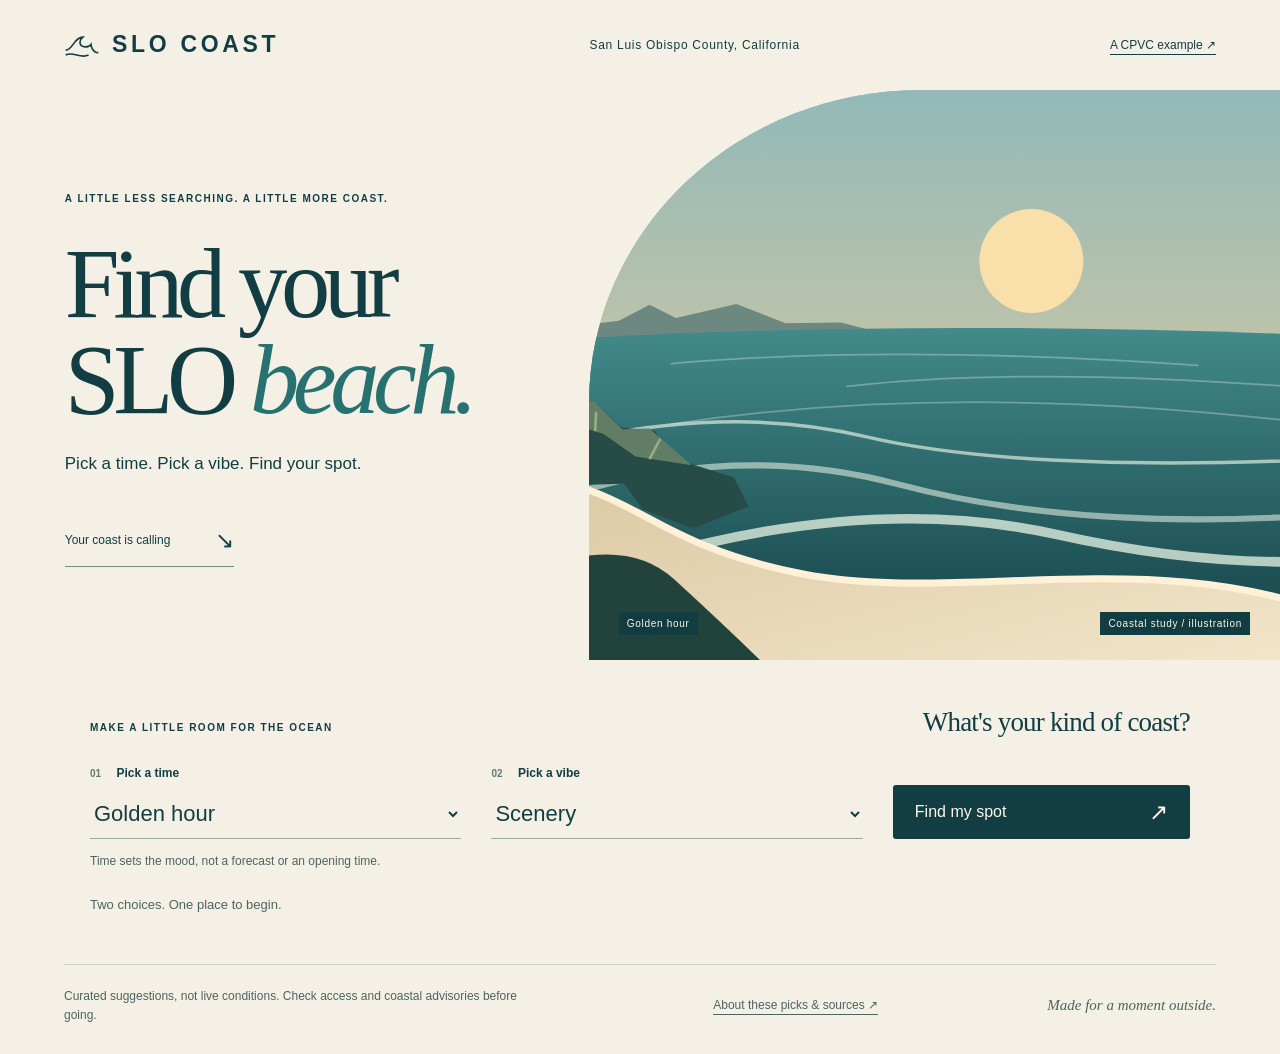
==== examples/coast/index.html @ 0e63791b "Build neutral Understudy starter and scoped SLO COAST demo" ====
<!doctype html>
<html lang="en">
<head><meta charset="utf-8"><meta name="viewport" content="width=device-width,initial-scale=1"><meta name="theme-color" content="#123e43"><meta name="description" content="Pick a time and a coastal vibe. Find one curated SLO County coastal spot, without live-condition claims."><title>SLO COAST · Find your SLO beach.</title><link rel="stylesheet" href="style.css"><script defer src="data.js"></script><script defer src="app.js"></script></head>
<body data-time="golden-hour">
<header class="masthead"><a class="brand" href="./" aria-label="SLO Coast home"><svg viewBox="0 0 44 30" aria-hidden="true"><path d="M2 21C11 21 12 5 23 5c-5 4-5 12 3 12 5 0 7-3 7-3s1 10 9 10M2 27c9-5 18 5 28 0"/></svg>SLO COAST</a><span>San Luis Obispo County, California</span><a class="example-link" href="../../">A CPVC example ↗</a></header>
<main>
<section class="hero" aria-labelledby="headline">
<div class="hero-copy"><p class="eyebrow">A little less searching. A little more coast.</p><h1 id="headline">Find your<br>SLO <em>beach.</em></h1><p class="intro">Pick a time. Pick a vibe. Find your spot.</p><a class="hero-anchor" href="#picker">Your coast is calling <span>↘</span></a></div>
<div class="scene" role="img" aria-label="Stylized coastal illustration, not a destination photograph or a forecast">
<div class="sky"></div><div class="sun"></div>
<svg class="ocean" viewBox="0 0 900 650" preserveAspectRatio="xMidYMid slice" aria-hidden="true"><defs><linearGradient id="sea" x2="0" y2="1"><stop stop-color="#438a8b"/><stop offset="1" stop-color="#123e43"/></linearGradient><linearGradient id="sand" x2="1" y2="1"><stop stop-color="#dcc8a3"/><stop offset="1" stop-color="#f4e8ce"/></linearGradient></defs><path fill="#6c8880" d="M0 275 90 263 125 245 155 260 224 244 280 266 343 265 390 277 900 280V650H0Z"/><path fill="url(#sea)" d="M0 286Q400 260 900 280V650H0Z"/><g class="wave-lines" fill="none" stroke="#dcebdd" stroke-linecap="round"><path opacity=".35" stroke-width="2" d="M150 312Q400 290 750 314M350 338Q580 312 950 346M150 381Q470 332 870 379"/><path opacity=".7" stroke-width="4" d="M-60 427Q180 350 370 395T960 418"/><path opacity=".6" stroke-width="7" d="M-60 497Q180 389 410 450T970 478"/><path opacity=".8" stroke-width="11" d="M120 535Q380 460 590 507T980 530"/></g><path fill="url(#sand)" d="M-20 444C107 447 116 516 300 552S732 510 940 615V680H-20Z"/><path fill="none" stroke="#fff1d8" stroke-width="8" d="M-20 444C107 447 116 516 300 552S732 510 940 615"/><path fill="#274b46" d="M-20 342 65 358 93 385 131 389 152 420 221 442 238 475 174 500 117 478 96 449 33 451-20 430Z"/><path fill="#627d66" d="m-20 335 83 21 31 31 31-1 48 42-64-10-37-26-55-17-34 3Z"/><g stroke="#9aad82" stroke-width="3"><path d="m26 379-5-30m9 33 13-25m20 32 1-22m61 54 12-23"/></g><path fill="#21433c" d="M-20 553Q94 504 153 558T258 657H-20Z"/></svg>
<div class="scene-caption"><span id="mood-label">Golden hour</span><span>Coastal study / illustration</span></div>
</div>
</section>
<section class="finder" id="picker" aria-labelledby="picker-heading"><div class="finder-heading"><span class="eyebrow">Make a little room for the ocean</span><h2 id="picker-heading">What's your kind of coast?</h2></div>
<form id="coast-form"><div class="field"><label for="time"><span>01</span> Pick a time</label><select id="time" name="time"><option value="sunrise">Sunrise</option><option value="morning">Morning</option><option value="midday">Midday</option><option value="golden-hour" selected>Golden hour</option><option value="sunset">Sunset</option></select></div><div class="field"><label for="vibe"><span>02</span> Pick a vibe</label><select id="vibe" name="vibe"><option value="surf">Surf</option><option value="relax">Relax</option><option value="coastal-walk">Coastal walk</option><option value="scenery" selected>Scenery</option></select></div><button type="submit">Find my spot <span aria-hidden="true">↗</span></button></form>
<p class="preference-note">Time sets the mood, not a forecast or an opening time.</p>
<p id="status" class="status" role="status">Two choices. One place to begin.</p>
<article id="result" class="result" hidden aria-labelledby="spot-name"><div class="pick-art" aria-hidden="true"><svg viewBox="0 0 260 180"><circle cx="187" cy="53" r="27" fill="#eaa467"/><path d="M0 106Q75 90 130 110T260 102V180H0Z" fill="#377775"/><path d="m0 117 28-4 21-35 29-8 23 38 32 12 127 34v26H0Z" fill="#1c4948"/><path d="M-5 147q70-31 131 0t140 0M-5 160q70-31 131 0t140 0" fill="none" stroke="#d8dec5" stroke-width="3"/></svg><span>One place. Your pace.</span></div><div class="pick-copy"><p id="selection-label" class="eyebrow"></p><h2 id="spot-name"></h2><p id="spot-reason"></p><p id="spot-fact" class="fact"></p><p id="spot-note" class="note"></p><div class="result-links"><a id="spot-source" href="#">Place & access information ↗</a><a href="https://www.weather.gov/beach/">Check coastal advisories ↗</a><button type="button" class="text-button" id="change-pick">Change my choices ↑</button></div></div></article>
<noscript><p>Turn on JavaScript to match your preferences. You can still read <a href="SOURCES.md">the curated places and official sources</a>.</p></noscript>
</section>
</main><footer><p>Curated suggestions, not live conditions. Check access and coastal advisories before going.</p><a href="SOURCES.md">About these picks & sources ↗</a><span>Made for a moment outside.</span></footer>
</body></html>
---- examples/coast/style.css ----
:root{--ink:#123e43;--paper:#f4f0e6;--muted:#4d6461;--orange:#ad4725;--sky-top:#92b9b8;--sky-bottom:#f3cf98;--sun-x:64%;--sun-y:30%}*{box-sizing:border-box}html{scroll-behavior:smooth}body{margin:0;background:var(--paper);color:var(--ink);font:16px/1.55 Arial,Helvetica,sans-serif}a{color:inherit;text-underline-offset:5px}button,select{font:inherit}button,a,select{-webkit-tap-highlight-color:transparent}a:focus-visible,button:focus-visible,select:focus-visible{outline:3px solid #a34220;outline-offset:5px}.masthead{height:90px;max-width:1600px;margin:auto;padding:0 5%;display:flex;align-items:center;justify-content:space-between;gap:24px}.brand{display:flex;align-items:center;gap:12px;text-decoration:none;font-size:23px;font-weight:800;letter-spacing:.16em;white-space:nowrap}.brand svg{width:36px;fill:none;stroke:currentColor;stroke-width:2}.masthead>span{font-size:12px;letter-spacing:.06em}.example-link{font-size:12px}.hero{max-width:1600px;margin:auto;min-height:570px;position:relative;overflow:hidden;display:grid;grid-template-columns:46% 54%}.hero-copy{padding:48px 0 40px 11%;z-index:2;align-self:center}.eyebrow{text-transform:uppercase;letter-spacing:.15em;font-size:10px;font-weight:700}.hero-copy .eyebrow{margin:0 0 30px}h1{font-family:Georgia,'Times New Roman',serif;font-size:clamp(70px,7.7vw,119px);font-weight:400;letter-spacing:-.065em;line-height:.97;margin:0 0 24px}h1 em{color:#277171;font-weight:400}.intro{font-size:17px;margin:0}.hero-anchor{display:inline-flex;align-items:center;gap:45px;margin-top:45px;font-size:12px;text-decoration:none;border-bottom:1px solid #758d83;padding-bottom:8px}.hero-anchor span{font-size:23px}.scene{position:relative;overflow:hidden;min-height:570px;border-top-left-radius:48% 55%;background:#93b7b2}.sky{position:absolute;inset:0;background:linear-gradient(var(--sky-top),var(--sky-bottom));transition:opacity .5s}.sun{position:absolute;width:104px;height:104px;left:var(--sun-x);top:var(--sun-y);border-radius:50%;background:#f9dfaa;transform:translate(-50%,-50%);transition:left .7s,top .7s;background-clip:padding-box}.ocean{position:absolute;inset:0;width:100%;height:100%}.scene-caption{position:absolute;bottom:25px;left:30px;right:30px;display:flex;justify-content:space-between;color:#fff7e6;font-size:10px;letter-spacing:.07em;text-shadow:0 1px 4px #123e43}.scene-caption span{background:#123e43;padding:4px 8px}.finder{max-width:1180px;margin:0 auto;padding:42px 40px 25px;scroll-margin-top:20px}.finder-heading{display:flex;justify-content:space-between;align-items:baseline;gap:20px}.finder-heading h2{font-family:Georgia,serif;font-size:27px;letter-spacing:-.03em;font-weight:400;margin:0 0 20px}form{display:grid;grid-template-columns:1fr 1fr .8fr;gap:30px;align-items:end}.field label{display:block;font-size:12px;font-weight:700;margin-bottom:8px}.field label span{color:#617a72;margin-right:12px;font-size:10px}select{width:100%;border:0;border-bottom:1px solid #9ca99c;background:transparent;color:var(--ink);border-radius:0;padding:9px 30px 10px 0;font-size:22px;min-height:49px;cursor:pointer}button[type=submit]{background:var(--ink);color:#fff7e9;border:0;border-radius:3px;padding:15px 22px;display:flex;align-items:center;justify-content:space-between;cursor:pointer;min-height:53px}button[type=submit]:hover{background:#225b5b}button[type=submit] span{font-size:23px;line-height:1}.preference-note{font-size:11px;color:var(--muted);margin:13px 0 0}.status{font-size:13px;margin:24px 0;color:var(--muted)}.result{border-top:1px solid #a2b0a0;padding:30px 0 15px;display:grid;grid-template-columns:230px 1fr;gap:36px}.result[hidden]{display:none}.pick-art{background:#e1dfca;align-self:start}.pick-art svg{display:block;width:100%}.pick-art span{display:block;text-transform:uppercase;font-size:9px;letter-spacing:.12em;padding:13px 17px}.pick-copy h2{font-family:Georgia,serif;font-weight:400;font-size:41px;letter-spacing:-.045em;line-height:1.05;margin:10px 0 16px}.pick-copy p{max-width:690px;margin:10px 0;font-size:14px}.pick-copy .eyebrow{font-size:10px;color:#855030}.pick-copy .fact{font-size:12px;color:var(--muted)}.pick-copy .note{font-size:12px;border-left:2px solid #b76d42;padding-left:13px}.result-links{display:flex;gap:18px;flex-wrap:wrap;margin-top:20px;font-size:11px}.text-button{border:0;padding:0;background:none;text-decoration:underline;text-underline-offset:5px;color:var(--ink);font-size:11px;cursor:pointer;min-height:24px}footer{border-top:1px solid #cad0be;margin:0 5%;padding:22px 0 30px;display:flex;justify-content:space-between;align-items:center;gap:20px;font-size:10px;color:var(--muted)}footer p{max-width:480px;margin:0}footer span{font-family:Georgia,serif;font-style:italic;font-size:15px}body[data-time=sunrise]{--sky-top:#889fad;--sky-bottom:#ebc5b1;--sun-x:35%;--sun-y:44%}body[data-time=morning]{--sky-top:#95c6ce;--sky-bottom:#e1e2c5;--sun-x:43%;--sun-y:26%}body[data-time=midday]{--sky-top:#65b0c4;--sky-bottom:#c9e0cc;--sun-x:54%;--sun-y:15%}body[data-time=sunset]{--sky-top:#748b9d;--sky-bottom:#edab81;--sun-x:77%;--sun-y:44%}.wave-response .wave-lines{animation:wave .8s ease-out}@keyframes wave{0%{transform:translate(-12px,7px);opacity:.5}100%{transform:translate(0,0);opacity:1}}@media(min-width:1600px){.hero-copy{padding-left:80px}}@media(max-width:850px){.masthead{height:76px}.masthead>span{display:none}.hero{grid-template-columns:48% 52%;min-height:470px}.hero-copy{padding:35px 0 35px 10%}.hero-copy .eyebrow{max-width:200px}h1{font-size:76px}.scene{min-height:470px;border-top-left-radius:55% 35%}.intro{font-size:14px}.finder{padding:32px 5%}.finder-heading{display:block}.finder-heading h2{margin:8px 0 22px}form{gap:20px}.result{grid-template-columns:170px 1fr;gap:25px}footer span{display:none}}@media(max-width:560px){.masthead{height:70px}.brand{font-size:18px;gap:8px}.brand svg{width:29px}.example-link{font-size:10px}.hero{display:flex;flex-direction:column;min-height:0}.hero-copy{padding:24px 7% 27px}.hero-copy .eyebrow{max-width:none;margin-bottom:18px;font-size:9px}h1{font-size:73px;line-height:.94;margin-bottom:20px}.intro{font-size:14px}.hero-anchor{margin-top:22px;gap:24px}.scene{min-height:280px;border-top-left-radius:35% 28%;margin-left:7%}.sun{width:78px;height:78px}.scene-caption{bottom:14px;left:18px;right:18px;font-size:8px}.finder{padding:28px 7% 15px}.finder-heading .eyebrow{font-size:9px}.finder-heading h2{font-size:26px}form{grid-template-columns:1fr 1fr;gap:18px}select{font-size:19px}button[type=submit]{grid-column:1/-1}.result{grid-template-columns:1fr;gap:15px}.pick-art{display:block;width:130px}.pick-art span{display:none}.pick-copy h2{font-size:36px}footer{display:block;margin:0 7%;font-size:10px}footer a{display:inline-block;margin-top:14px}.result-links{gap:16px}}@media(prefers-reduced-motion:reduce){html{scroll-behavior:auto}*,*::before,*::after{animation:none!important;transition:none!important}}

/* Keep the time response on a composited transform, with a fixed-size sun. */
.sun{width:100%;height:100%;left:0;top:0;border-radius:0;background:none;transform:translate(var(--sun-x),var(--sun-y));transition:transform .7s}
.sun::before{content:"";display:block;width:104px;height:104px;border-radius:50%;background:#f9dfaa;transform:translate(-50%,-50%)}
footer,.preference-note{font-size:12px}
@media(max-width:560px){.sun::before{width:78px;height:78px}}
@media(prefers-reduced-motion:reduce){.sun{transition:none}}
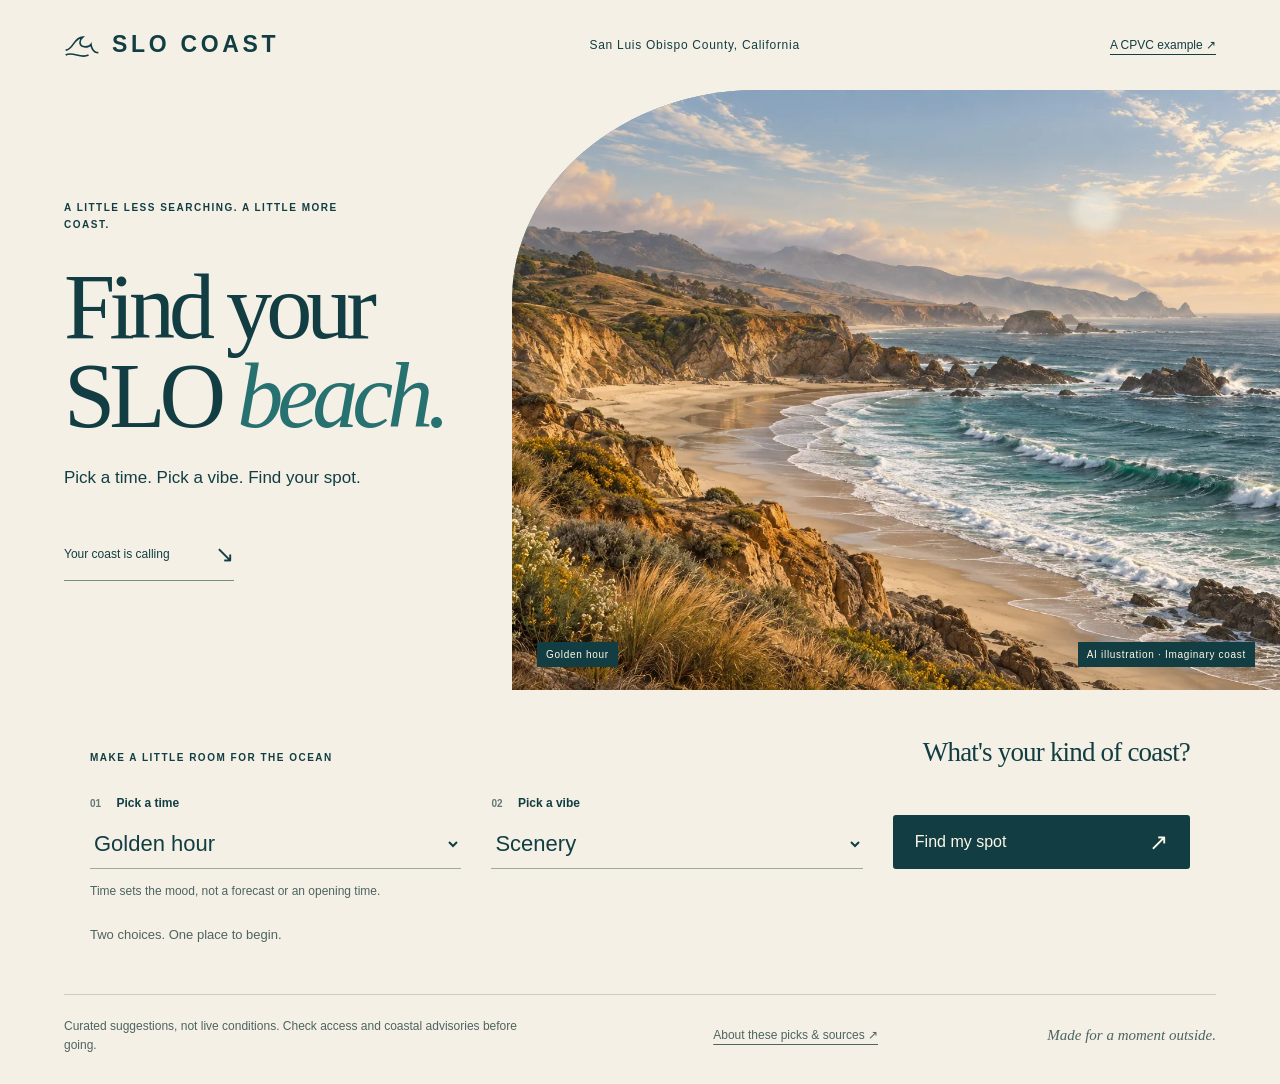
==== commit 3178be8e: "Integrate detailed coastal hero and polish responsive composition" ====
--- a/examples/coast/index.html
+++ b/examples/coast/index.html
@@ -6,10 +6,10 @@
 <main>
 <section class="hero" aria-labelledby="headline">
 <div class="hero-copy"><p class="eyebrow">A little less searching. A little more coast.</p><h1 id="headline">Find your<br>SLO <em>beach.</em></h1><p class="intro">Pick a time. Pick a vibe. Find your spot.</p><a class="hero-anchor" href="#picker">Your coast is calling <span>↘</span></a></div>
-<div class="scene" role="img" aria-label="Stylized coastal illustration, not a destination photograph or a forecast">
+<div class="scene" role="img" aria-label="AI-generated imaginary coastline, not a photograph of a named destination or a forecast">
 <div class="sky"></div><div class="sun"></div>
 <svg class="ocean" viewBox="0 0 900 650" preserveAspectRatio="xMidYMid slice" aria-hidden="true"><defs><linearGradient id="sea" x2="0" y2="1"><stop stop-color="#438a8b"/><stop offset="1" stop-color="#123e43"/></linearGradient><linearGradient id="sand" x2="1" y2="1"><stop stop-color="#dcc8a3"/><stop offset="1" stop-color="#f4e8ce"/></linearGradient></defs><path fill="#6c8880" d="M0 275 90 263 125 245 155 260 224 244 280 266 343 265 390 277 900 280V650H0Z"/><path fill="url(#sea)" d="M0 286Q400 260 900 280V650H0Z"/><g class="wave-lines" fill="none" stroke="#dcebdd" stroke-linecap="round"><path opacity=".35" stroke-width="2" d="M150 312Q400 290 750 314M350 338Q580 312 950 346M150 381Q470 332 870 379"/><path opacity=".7" stroke-width="4" d="M-60 427Q180 350 370 395T960 418"/><path opacity=".6" stroke-width="7" d="M-60 497Q180 389 410 450T970 478"/><path opacity=".8" stroke-width="11" d="M120 535Q380 460 590 507T980 530"/></g><path fill="url(#sand)" d="M-20 444C107 447 116 516 300 552S732 510 940 615V680H-20Z"/><path fill="none" stroke="#fff1d8" stroke-width="8" d="M-20 444C107 447 116 516 300 552S732 510 940 615"/><path fill="#274b46" d="M-20 342 65 358 93 385 131 389 152 420 221 442 238 475 174 500 117 478 96 449 33 451-20 430Z"/><path fill="#627d66" d="m-20 335 83 21 31 31 31-1 48 42-64-10-37-26-55-17-34 3Z"/><g stroke="#9aad82" stroke-width="3"><path d="m26 379-5-30m9 33 13-25m20 32 1-22m61 54 12-23"/></g><path fill="#21433c" d="M-20 553Q94 504 153 558T258 657H-20Z"/></svg>
-<div class="scene-caption"><span id="mood-label">Golden hour</span><span>Coastal study / illustration</span></div>
+<img class="coast-image" src="assets/coast-illustration.webp" alt="" width="1536" height="1024" fetchpriority="high" decoding="async" onerror="this.hidden=true"><div class="light-wash" aria-hidden="true"></div><div class="scene-caption"><span id="mood-label">Golden hour</span><span>AI illustration · Imaginary coast</span></div>
 </div>
 </section>
 <section class="finder" id="picker" aria-labelledby="picker-heading"><div class="finder-heading"><span class="eyebrow">Make a little room for the ocean</span><h2 id="picker-heading">What's your kind of coast?</h2></div>
--- a/examples/coast/style.css
+++ b/examples/coast/style.css
@@ -1,4 +1,4 @@
-:root{--ink:#123e43;--paper:#f4f0e6;--muted:#4d6461;--orange:#ad4725;--sky-top:#92b9b8;--sky-bottom:#f3cf98;--sun-x:64%;--sun-y:30%}*{box-sizing:border-box}html{scroll-behavior:smooth}body{margin:0;background:var(--paper);color:var(--ink);font:16px/1.55 Arial,Helvetica,sans-serif}a{color:inherit;text-underline-offset:5px}button,select{font:inherit}button,a,select{-webkit-tap-highlight-color:transparent}a:focus-visible,button:focus-visible,select:focus-visible{outline:3px solid #a34220;outline-offset:5px}.masthead{height:90px;max-width:1600px;margin:auto;padding:0 5%;display:flex;align-items:center;justify-content:space-between;gap:24px}.brand{display:flex;align-items:center;gap:12px;text-decoration:none;font-size:23px;font-weight:800;letter-spacing:.16em;white-space:nowrap}.brand svg{width:36px;fill:none;stroke:currentColor;stroke-width:2}.masthead>span{font-size:12px;letter-spacing:.06em}.example-link{font-size:12px}.hero{max-width:1600px;margin:auto;min-height:570px;position:relative;overflow:hidden;display:grid;grid-template-columns:46% 54%}.hero-copy{padding:48px 0 40px 11%;z-index:2;align-self:center}.eyebrow{text-transform:uppercase;letter-spacing:.15em;font-size:10px;font-weight:700}.hero-copy .eyebrow{margin:0 0 30px}h1{font-family:Georgia,'Times New Roman',serif;font-size:clamp(70px,7.7vw,119px);font-weight:400;letter-spacing:-.065em;line-height:.97;margin:0 0 24px}h1 em{color:#277171;font-weight:400}.intro{font-size:17px;margin:0}.hero-anchor{display:inline-flex;align-items:center;gap:45px;margin-top:45px;font-size:12px;text-decoration:none;border-bottom:1px solid #758d83;padding-bottom:8px}.hero-anchor span{font-size:23px}.scene{position:relative;overflow:hidden;min-height:570px;border-top-left-radius:48% 55%;background:#93b7b2}.sky{position:absolute;inset:0;background:linear-gradient(var(--sky-top),var(--sky-bottom));transition:opacity .5s}.sun{position:absolute;width:104px;height:104px;left:var(--sun-x);top:var(--sun-y);border-radius:50%;background:#f9dfaa;transform:translate(-50%,-50%);transition:left .7s,top .7s;background-clip:padding-box}.ocean{position:absolute;inset:0;width:100%;height:100%}.scene-caption{position:absolute;bottom:25px;left:30px;right:30px;display:flex;justify-content:space-between;color:#fff7e6;font-size:10px;letter-spacing:.07em;text-shadow:0 1px 4px #123e43}.scene-caption span{background:#123e43;padding:4px 8px}.finder{max-width:1180px;margin:0 auto;padding:42px 40px 25px;scroll-margin-top:20px}.finder-heading{display:flex;justify-content:space-between;align-items:baseline;gap:20px}.finder-heading h2{font-family:Georgia,serif;font-size:27px;letter-spacing:-.03em;font-weight:400;margin:0 0 20px}form{display:grid;grid-template-columns:1fr 1fr .8fr;gap:30px;align-items:end}.field label{display:block;font-size:12px;font-weight:700;margin-bottom:8px}.field label span{color:#617a72;margin-right:12px;font-size:10px}select{width:100%;border:0;border-bottom:1px solid #9ca99c;background:transparent;color:var(--ink);border-radius:0;padding:9px 30px 10px 0;font-size:22px;min-height:49px;cursor:pointer}button[type=submit]{background:var(--ink);color:#fff7e9;border:0;border-radius:3px;padding:15px 22px;display:flex;align-items:center;justify-content:space-between;cursor:pointer;min-height:53px}button[type=submit]:hover{background:#225b5b}button[type=submit] span{font-size:23px;line-height:1}.preference-note{font-size:11px;color:var(--muted);margin:13px 0 0}.status{font-size:13px;margin:24px 0;color:var(--muted)}.result{border-top:1px solid #a2b0a0;padding:30px 0 15px;display:grid;grid-template-columns:230px 1fr;gap:36px}.result[hidden]{display:none}.pick-art{background:#e1dfca;align-self:start}.pick-art svg{display:block;width:100%}.pick-art span{display:block;text-transform:uppercase;font-size:9px;letter-spacing:.12em;padding:13px 17px}.pick-copy h2{font-family:Georgia,serif;font-weight:400;font-size:41px;letter-spacing:-.045em;line-height:1.05;margin:10px 0 16px}.pick-copy p{max-width:690px;margin:10px 0;font-size:14px}.pick-copy .eyebrow{font-size:10px;color:#855030}.pick-copy .fact{font-size:12px;color:var(--muted)}.pick-copy .note{font-size:12px;border-left:2px solid #b76d42;padding-left:13px}.result-links{display:flex;gap:18px;flex-wrap:wrap;margin-top:20px;font-size:11px}.text-button{border:0;padding:0;background:none;text-decoration:underline;text-underline-offset:5px;color:var(--ink);font-size:11px;cursor:pointer;min-height:24px}footer{border-top:1px solid #cad0be;margin:0 5%;padding:22px 0 30px;display:flex;justify-content:space-between;align-items:center;gap:20px;font-size:10px;color:var(--muted)}footer p{max-width:480px;margin:0}footer span{font-family:Georgia,serif;font-style:italic;font-size:15px}body[data-time=sunrise]{--sky-top:#889fad;--sky-bottom:#ebc5b1;--sun-x:35%;--sun-y:44%}body[data-time=morning]{--sky-top:#95c6ce;--sky-bottom:#e1e2c5;--sun-x:43%;--sun-y:26%}body[data-time=midday]{--sky-top:#65b0c4;--sky-bottom:#c9e0cc;--sun-x:54%;--sun-y:15%}body[data-time=sunset]{--sky-top:#748b9d;--sky-bottom:#edab81;--sun-x:77%;--sun-y:44%}.wave-response .wave-lines{animation:wave .8s ease-out}@keyframes wave{0%{transform:translate(-12px,7px);opacity:.5}100%{transform:translate(0,0);opacity:1}}@media(min-width:1600px){.hero-copy{padding-left:80px}}@media(max-width:850px){.masthead{height:76px}.masthead>span{display:none}.hero{grid-template-columns:48% 52%;min-height:470px}.hero-copy{padding:35px 0 35px 10%}.hero-copy .eyebrow{max-width:200px}h1{font-size:76px}.scene{min-height:470px;border-top-left-radius:55% 35%}.intro{font-size:14px}.finder{padding:32px 5%}.finder-heading{display:block}.finder-heading h2{margin:8px 0 22px}form{gap:20px}.result{grid-template-columns:170px 1fr;gap:25px}footer span{display:none}}@media(max-width:560px){.masthead{height:70px}.brand{font-size:18px;gap:8px}.brand svg{width:29px}.example-link{font-size:10px}.hero{display:flex;flex-direction:column;min-height:0}.hero-copy{padding:24px 7% 27px}.hero-copy .eyebrow{max-width:none;margin-bottom:18px;font-size:9px}h1{font-size:73px;line-height:.94;margin-bottom:20px}.intro{font-size:14px}.hero-anchor{margin-top:22px;gap:24px}.scene{min-height:280px;border-top-left-radius:35% 28%;margin-left:7%}.sun{width:78px;height:78px}.scene-caption{bottom:14px;left:18px;right:18px;font-size:8px}.finder{padding:28px 7% 15px}.finder-heading .eyebrow{font-size:9px}.finder-heading h2{font-size:26px}form{grid-template-columns:1fr 1fr;gap:18px}select{font-size:19px}button[type=submit]{grid-column:1/-1}.result{grid-template-columns:1fr;gap:15px}.pick-art{display:block;width:130px}.pick-art span{display:none}.pick-copy h2{font-size:36px}footer{display:block;margin:0 7%;font-size:10px}footer a{display:inline-block;margin-top:14px}.result-links{gap:16px}}@media(prefers-reduced-motion:reduce){html{scroll-behavior:auto}*,*::before,*::after{animation:none!important;transition:none!important}}
+:root{--ink:#123e43;--paper:#f4f0e6;--muted:#4d6461;--orange:#ad4725;--sky-top:#92b9b8;--sky-bottom:#f3cf98;--mood-overlay:#e5bd82;--sun-x:64%;--sun-y:30%}*{box-sizing:border-box}html{scroll-behavior:smooth}body{margin:0;background:var(--paper);color:var(--ink);font:16px/1.55 Arial,Helvetica,sans-serif}a{color:inherit;text-underline-offset:5px}button,select{font:inherit}button,a,select{-webkit-tap-highlight-color:transparent}a:focus-visible,button:focus-visible,select:focus-visible{outline:3px solid #a34220;outline-offset:5px}.masthead{height:90px;max-width:1600px;margin:auto;padding:0 5%;display:flex;align-items:center;justify-content:space-between;gap:24px}.brand{display:flex;align-items:center;gap:12px;text-decoration:none;font-size:23px;font-weight:800;letter-spacing:.16em;white-space:nowrap}.brand svg{width:36px;fill:none;stroke:currentColor;stroke-width:2}.masthead>span{font-size:12px;letter-spacing:.06em}.example-link{font-size:12px}.hero{max-width:1600px;margin:auto;min-height:570px;position:relative;overflow:hidden;display:grid;grid-template-columns:46% 54%}.hero-copy{padding:48px 0 40px 11%;z-index:2;align-self:center}.eyebrow{text-transform:uppercase;letter-spacing:.15em;font-size:10px;font-weight:700}.hero-copy .eyebrow{margin:0 0 30px}h1{font-family:Georgia,'Times New Roman',serif;font-size:clamp(70px,7.7vw,119px);font-weight:400;letter-spacing:-.065em;line-height:.97;margin:0 0 24px}h1 em{color:#277171;font-weight:400}.intro{font-size:17px;margin:0}.hero-anchor{display:inline-flex;align-items:center;gap:45px;margin-top:45px;font-size:12px;text-decoration:none;border-bottom:1px solid #758d83;padding-bottom:8px}.hero-anchor span{font-size:23px}.scene{position:relative;overflow:hidden;min-height:570px;border-top-left-radius:48% 55%;background:#93b7b2}.sky{position:absolute;inset:0;background:linear-gradient(var(--sky-top),var(--sky-bottom));transition:opacity .5s}.sun{position:absolute;width:104px;height:104px;left:var(--sun-x);top:var(--sun-y);border-radius:50%;background:#f9dfaa;transform:translate(-50%,-50%);transition:left .7s,top .7s;background-clip:padding-box}.ocean{position:absolute;inset:0;width:100%;height:100%}.scene-caption{position:absolute;bottom:25px;left:30px;right:30px;display:flex;justify-content:space-between;color:#fff7e6;font-size:10px;letter-spacing:.07em;text-shadow:0 1px 4px #123e43}.scene-caption span{background:#123e43;padding:4px 8px}.finder{max-width:1180px;margin:0 auto;padding:42px 40px 25px;scroll-margin-top:20px}.finder-heading{display:flex;justify-content:space-between;align-items:baseline;gap:20px}.finder-heading h2{font-family:Georgia,serif;font-size:27px;letter-spacing:-.03em;font-weight:400;margin:0 0 20px}form{display:grid;grid-template-columns:1fr 1fr .8fr;gap:30px;align-items:end}.field label{display:block;font-size:12px;font-weight:700;margin-bottom:8px}.field label span{color:#617a72;margin-right:12px;font-size:10px}select{width:100%;border:0;border-bottom:1px solid #9ca99c;background:transparent;color:var(--ink);border-radius:0;padding:9px 30px 10px 0;font-size:22px;min-height:49px;cursor:pointer}button[type=submit]{background:var(--ink);color:#fff7e9;border:0;border-radius:3px;padding:15px 22px;display:flex;align-items:center;justify-content:space-between;cursor:pointer;min-height:53px}button[type=submit]:hover{background:#225b5b}button[type=submit] span{font-size:23px;line-height:1}.preference-note{font-size:11px;color:var(--muted);margin:13px 0 0}.status{font-size:13px;margin:24px 0;color:var(--muted)}.result{border-top:1px solid #a2b0a0;padding:30px 0 15px;display:grid;grid-template-columns:230px 1fr;gap:36px}.result[hidden]{display:none}.pick-art{background:#e1dfca;align-self:start}.pick-art svg{display:block;width:100%}.pick-art span{display:block;text-transform:uppercase;font-size:9px;letter-spacing:.12em;padding:13px 17px}.pick-copy h2{font-family:Georgia,serif;font-weight:400;font-size:41px;letter-spacing:-.045em;line-height:1.05;margin:10px 0 16px}.pick-copy p{max-width:690px;margin:10px 0;font-size:14px}.pick-copy .eyebrow{font-size:10px;color:#855030}.pick-copy .fact{font-size:12px;color:var(--muted)}.pick-copy .note{font-size:12px;border-left:2px solid #b76d42;padding-left:13px}.result-links{display:flex;gap:18px;flex-wrap:wrap;margin-top:20px;font-size:11px}.text-button{border:0;padding:0;background:none;text-decoration:underline;text-underline-offset:5px;color:var(--ink);font-size:11px;cursor:pointer;min-height:24px}footer{border-top:1px solid #cad0be;margin:0 5%;padding:22px 0 30px;display:flex;justify-content:space-between;align-items:center;gap:20px;font-size:10px;color:var(--muted)}footer p{max-width:480px;margin:0}footer span{font-family:Georgia,serif;font-style:italic;font-size:15px}body[data-time=sunrise]{--sky-top:#889fad;--sky-bottom:#ebc5b1;--mood-overlay:#d7a8a0;--sun-x:35%;--sun-y:44%}body[data-time=morning]{--sky-top:#95c6ce;--sky-bottom:#e1e2c5;--mood-overlay:#acd6cf;--sun-x:43%;--sun-y:26%}body[data-time=midday]{--sky-top:#65b0c4;--sky-bottom:#c9e0cc;--mood-overlay:#75c3cb;--sun-x:54%;--sun-y:15%}body[data-time=sunset]{--sky-top:#748b9d;--sky-bottom:#edab81;--mood-overlay:#d57961;--sun-x:77%;--sun-y:44%}.wave-response .wave-lines{animation:wave .8s ease-out}@keyframes wave{0%{transform:translate(-12px,7px);opacity:.5}100%{transform:translate(0,0);opacity:1}}@media(min-width:1600px){.hero-copy{padding-left:80px}}@media(max-width:850px){.masthead{height:76px}.masthead>span{display:none}.hero{grid-template-columns:48% 52%;min-height:470px}.hero-copy{padding:35px 0 35px 10%}.hero-copy .eyebrow{max-width:200px}h1{font-size:76px}.scene{min-height:470px;border-top-left-radius:55% 35%}.intro{font-size:14px}.finder{padding:32px 5%}.finder-heading{display:block}.finder-heading h2{margin:8px 0 22px}form{gap:20px}.result{grid-template-columns:170px 1fr;gap:25px}footer span{display:none}}@media(max-width:560px){.masthead{height:70px}.brand{font-size:18px;gap:8px}.brand svg{width:29px}.example-link{font-size:10px}.hero{display:flex;flex-direction:column;min-height:0}.hero-copy{padding:24px 7% 27px}.hero-copy .eyebrow{max-width:none;margin-bottom:18px;font-size:9px}h1{font-size:73px;line-height:.94;margin-bottom:20px}.intro{font-size:14px}.hero-anchor{margin-top:22px;gap:24px}.scene{min-height:280px;border-top-left-radius:35% 28%;margin-left:7%}.sun{width:78px;height:78px}.scene-caption{bottom:14px;left:18px;right:18px;font-size:8px}.finder{padding:28px 7% 15px}.finder-heading .eyebrow{font-size:9px}.finder-heading h2{font-size:26px}form{grid-template-columns:1fr 1fr;gap:18px}select{font-size:19px}button[type=submit]{grid-column:1/-1}.result{grid-template-columns:1fr;gap:15px}.pick-art{display:block;width:130px}.pick-art span{display:none}.pick-copy h2{font-size:36px}footer{display:block;margin:0 7%;font-size:10px}footer a{display:inline-block;margin-top:14px}.result-links{gap:16px}}@media(prefers-reduced-motion:reduce){html{scroll-behavior:auto}*,*::before,*::after{animation:none!important;transition:none!important}}
 
 /* Keep the time response on a composited transform, with a fixed-size sun. */
 .sun{width:100%;height:100%;left:0;top:0;border-radius:0;background:none;transform:translate(var(--sun-x),var(--sun-y));transition:transform .7s}
@@ -6,3 +6,29 @@
 footer,.preference-note{font-size:12px}
 @media(max-width:560px){.sun::before{width:78px;height:78px}}
 @media(prefers-reduced-motion:reduce){.sun{transition:none}}
+
+/* The generated landscape is a mood illustration, never destination evidence. */
+.hero{grid-template-columns:40% 60%;min-height:600px}
+.hero-copy{padding:46px 24px 46px 12.5%}
+.hero-copy h1{font-size:clamp(76px,7.2vw,112px)}
+.hero-copy .eyebrow{max-width:290px;line-height:1.7}
+.scene{min-height:600px;border-top-left-radius:32% 35%;isolation:isolate;background:#66919a}
+.coast-image{position:absolute;inset:0;width:100%;height:100%;object-fit:cover;object-position:56% center;z-index:1}
+.coast-image[hidden]{display:none}
+.light-wash{position:absolute;inset:0;z-index:2;pointer-events:none;background-color:var(--mood-overlay);opacity:.12;mix-blend-mode:soft-light;transition:background-color .55s ease,opacity .55s ease}
+.sun{z-index:3;pointer-events:none;opacity:.48;mix-blend-mode:screen}
+.sun::before{width:58px;height:58px;background:radial-gradient(circle,#fff5d9 0%,#ffe7ab 38%,transparent 72%);box-shadow:none}
+.scene-caption{z-index:4;bottom:23px;left:25px;right:25px;gap:12px;text-shadow:none}
+.scene-caption span{background:#123e43;padding:5px 9px}
+.wave-response .coast-image{animation:shore-response .8s ease-out}
+@keyframes shore-response{0%{transform:translateY(3px) scale(1.012);opacity:.92}100%{transform:translateY(0) scale(1);opacity:1}}
+body[data-time=sunrise]{--sun-x:42%;--sun-y:18%}
+body[data-time=morning]{--sun-x:53%;--sun-y:12%}
+body[data-time=midday]{--sun-x:65%;--sun-y:8%}
+body[data-time=golden-hour]{--sun-x:76%;--sun-y:20%}
+body[data-time=sunset]{--sun-x:84%;--sun-y:29%}
+body[data-time=sunset] .light-wash{opacity:.32}
+body[data-time=sunrise] .light-wash{opacity:.25}
+@media(max-width:1000px){.hero{grid-template-columns:41% 59%;min-height:530px}.scene{min-height:530px}.hero-copy{padding-left:11.6%;padding-right:18px}.hero-copy h1{font-size:clamp(64px,7.8vw,86px)}.intro{max-width:250px}.coast-image{object-position:51% center}.scene-caption{left:17px;right:17px;font-size:10px}}
+@media(max-width:560px){.hero{min-height:0}.hero-copy{padding:23px 7% 27px}.hero-copy h1{font-size:73px}.hero-copy .eyebrow{max-width:none}.intro{max-width:none}.scene{min-height:345px;margin-left:0;border-top-left-radius:21% 22%}.coast-image{object-position:53% center}.scene-caption{bottom:15px;left:7%;right:7%;font-size:10px}.scene-caption span{padding:5px 7px}.sun::before{width:44px;height:44px}}
+@media(max-width:420px){form{grid-template-columns:1fr;gap:16px}.field label{margin-bottom:4px}button[type=submit]{grid-column:auto;margin-top:2px}.preference-note{margin-top:11px}}
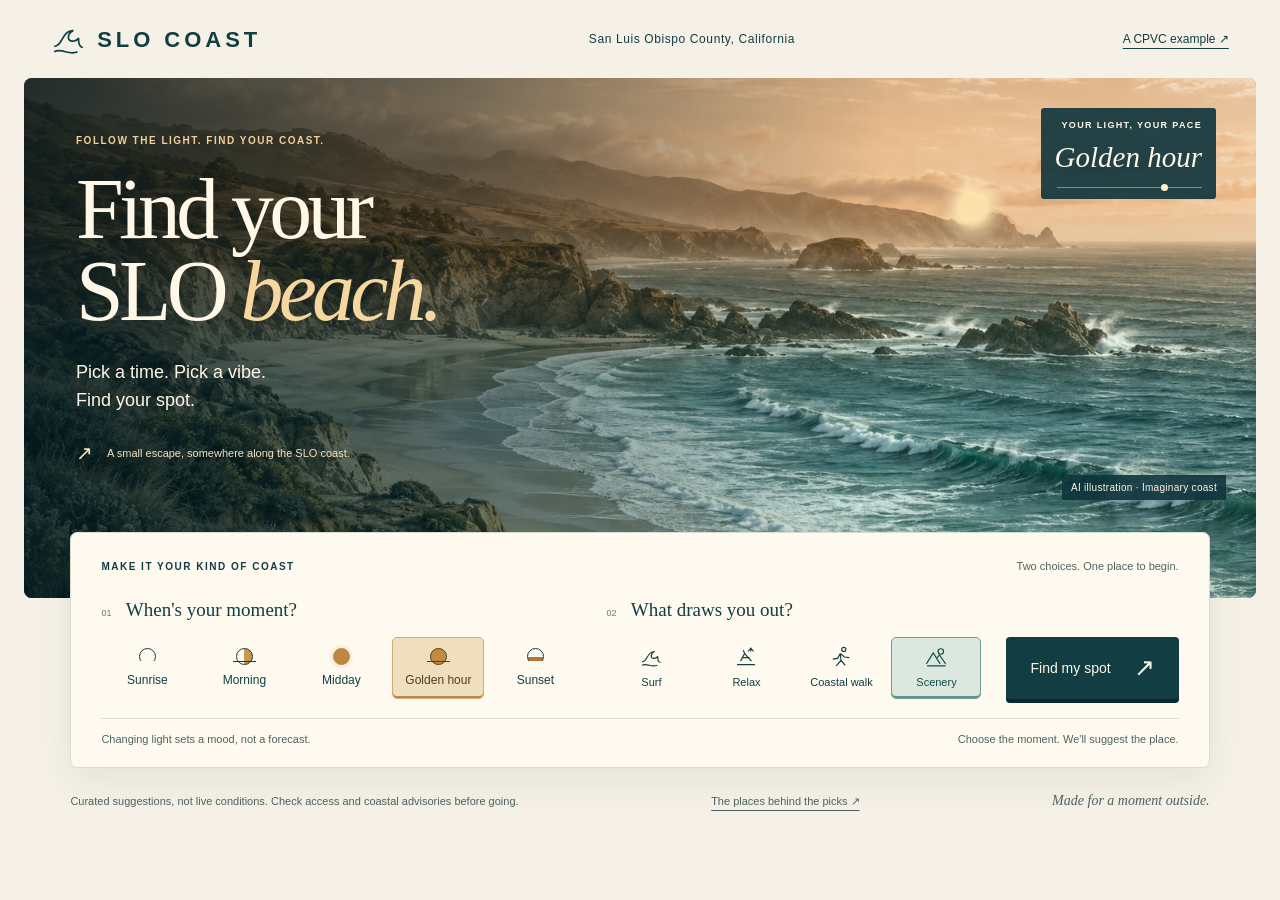
==== commit 7f2cbdfe: "Make coast scene and recommendation interactions immersive" ====
--- a/examples/coast/index.html
+++ b/examples/coast/index.html
@@ -1,23 +1,53 @@
 <!doctype html>
 <html lang="en">
-<head><meta charset="utf-8"><meta name="viewport" content="width=device-width,initial-scale=1"><meta name="theme-color" content="#123e43"><meta name="description" content="Pick a time and a coastal vibe. Find one curated SLO County coastal spot, without live-condition claims."><title>SLO COAST · Find your SLO beach.</title><link rel="stylesheet" href="style.css"><script defer src="data.js"></script><script defer src="app.js"></script></head>
+<head><meta charset="utf-8"><meta name="viewport" content="width=device-width,initial-scale=1"><meta name="theme-color" content="#103d44"><meta name="description" content="Pick a time and a vibe. Find one curated SLO County coastal spot."><title>SLO COAST · Find your SLO beach.</title><link rel="stylesheet" href="style.css"><script defer src="data.js"></script><script defer src="app.js"></script></head>
 <body data-time="golden-hour">
-<header class="masthead"><a class="brand" href="./" aria-label="SLO Coast home"><svg viewBox="0 0 44 30" aria-hidden="true"><path d="M2 21C11 21 12 5 23 5c-5 4-5 12 3 12 5 0 7-3 7-3s1 10 9 10M2 27c9-5 18 5 28 0"/></svg>SLO COAST</a><span>San Luis Obispo County, California</span><a class="example-link" href="../../">A CPVC example ↗</a></header>
+<svg class="symbol-library" aria-hidden="true"><defs>
+<symbol id="icon-surf" viewBox="0 0 32 32"><path d="M3 23c8 0 7-15 18-15-6 3-6 10-1 10 4 0 6-3 6-3s-1 8 4 9M3 28c7-4 14 4 22 0"/></symbol>
+<symbol id="icon-relax" viewBox="0 0 32 32"><path d="M3 27h26M8 22l6-11 10 11M11 17h10M14 11l-2-5M23 8V3m-4 5 4-5 4 5"/></symbol>
+<symbol id="icon-walk" viewBox="0 0 32 32"><circle cx="20" cy="5" r="3"/><path d="m15 11-4 7-7 1m11-8 6 5 7 1m-13-6 1 10-7 8m7-8 6 7"/></symbol>
+<symbol id="icon-scenery" viewBox="0 0 32 32"><circle cx="23" cy="8" r="4"/><path d="M2 26 12 10l10 16M17 18l4-5 9 13M3 29h27"/></symbol>
+</defs></svg>
+<header class="masthead"><a class="brand" href="./" aria-label="SLO Coast home"><svg aria-hidden="true"><use href="#icon-surf"/></svg>SLO COAST</a><span>San Luis Obispo County, California</span><a class="example-link" href="../../">A CPVC example ↗</a></header>
 <main>
-<section class="hero" aria-labelledby="headline">
-<div class="hero-copy"><p class="eyebrow">A little less searching. A little more coast.</p><h1 id="headline">Find your<br>SLO <em>beach.</em></h1><p class="intro">Pick a time. Pick a vibe. Find your spot.</p><a class="hero-anchor" href="#picker">Your coast is calling <span>↘</span></a></div>
-<div class="scene" role="img" aria-label="AI-generated imaginary coastline, not a photograph of a named destination or a forecast">
-<div class="sky"></div><div class="sun"></div>
-<svg class="ocean" viewBox="0 0 900 650" preserveAspectRatio="xMidYMid slice" aria-hidden="true"><defs><linearGradient id="sea" x2="0" y2="1"><stop stop-color="#438a8b"/><stop offset="1" stop-color="#123e43"/></linearGradient><linearGradient id="sand" x2="1" y2="1"><stop stop-color="#dcc8a3"/><stop offset="1" stop-color="#f4e8ce"/></linearGradient></defs><path fill="#6c8880" d="M0 275 90 263 125 245 155 260 224 244 280 266 343 265 390 277 900 280V650H0Z"/><path fill="url(#sea)" d="M0 286Q400 260 900 280V650H0Z"/><g class="wave-lines" fill="none" stroke="#dcebdd" stroke-linecap="round"><path opacity=".35" stroke-width="2" d="M150 312Q400 290 750 314M350 338Q580 312 950 346M150 381Q470 332 870 379"/><path opacity=".7" stroke-width="4" d="M-60 427Q180 350 370 395T960 418"/><path opacity=".6" stroke-width="7" d="M-60 497Q180 389 410 450T970 478"/><path opacity=".8" stroke-width="11" d="M120 535Q380 460 590 507T980 530"/></g><path fill="url(#sand)" d="M-20 444C107 447 116 516 300 552S732 510 940 615V680H-20Z"/><path fill="none" stroke="#fff1d8" stroke-width="8" d="M-20 444C107 447 116 516 300 552S732 510 940 615"/><path fill="#274b46" d="M-20 342 65 358 93 385 131 389 152 420 221 442 238 475 174 500 117 478 96 449 33 451-20 430Z"/><path fill="#627d66" d="m-20 335 83 21 31 31 31-1 48 42-64-10-37-26-55-17-34 3Z"/><g stroke="#9aad82" stroke-width="3"><path d="m26 379-5-30m9 33 13-25m20 32 1-22m61 54 12-23"/></g><path fill="#21433c" d="M-20 553Q94 504 153 558T258 657H-20Z"/></svg>
-<img class="coast-image" src="assets/coast-illustration.webp" alt="" width="1536" height="1024" fetchpriority="high" decoding="async" onerror="this.hidden=true"><div class="light-wash" aria-hidden="true"></div><div class="scene-caption"><span id="mood-label">Golden hour</span><span>AI illustration · Imaginary coast</span></div>
+<section class="experience" aria-labelledby="headline">
+<div class="scene" role="img" aria-label="Generated imaginary coastline. Changing light is an artistic mood, not real conditions.">
+<div class="ocean" aria-hidden="true"></div><img class="coast-image" src="assets/coast-illustration.webp" alt="" width="1536" height="1024" fetchpriority="high" decoding="async" onerror="this.hidden=true">
+<div class="sky-tone"></div><div class="water-tone"></div><div class="night-tone"></div><div class="sun"></div><div class="reading-shade"></div>
+<svg class="shore-response" viewBox="0 0 1500 180" preserveAspectRatio="none" aria-hidden="true"><path d="M-100 120Q200 25 510 105T1600 50M-100 148Q200 53 510 133T1600 78"/></svg>
 </div>
+<div class="hero-copy"><p class="eyebrow">Follow the light. Find your coast.</p><h1 id="headline">Find your<br>SLO <em>beach.</em></h1><p class="intro">Pick a time. Pick a vibe.<br>Find your spot.</p><span class="location-note"><span aria-hidden="true">↗</span> A small escape, somewhere along the SLO coast.</span></div>
+<div class="light-label"><span class="eyebrow">Your light, your pace</span><span id="mood-label">Golden hour</span><span class="light-track" aria-hidden="true"><i></i></span></div>
+<p class="image-caption">AI illustration · Imaginary coast</p>
 </section>
-<section class="finder" id="picker" aria-labelledby="picker-heading"><div class="finder-heading"><span class="eyebrow">Make a little room for the ocean</span><h2 id="picker-heading">What's your kind of coast?</h2></div>
-<form id="coast-form"><div class="field"><label for="time"><span>01</span> Pick a time</label><select id="time" name="time"><option value="sunrise">Sunrise</option><option value="morning">Morning</option><option value="midday">Midday</option><option value="golden-hour" selected>Golden hour</option><option value="sunset">Sunset</option></select></div><div class="field"><label for="vibe"><span>02</span> Pick a vibe</label><select id="vibe" name="vibe"><option value="surf">Surf</option><option value="relax">Relax</option><option value="coastal-walk">Coastal walk</option><option value="scenery" selected>Scenery</option></select></div><button type="submit">Find my spot <span aria-hidden="true">↗</span></button></form>
-<p class="preference-note">Time sets the mood, not a forecast or an opening time.</p>
-<p id="status" class="status" role="status">Two choices. One place to begin.</p>
-<article id="result" class="result" hidden aria-labelledby="spot-name"><div class="pick-art" aria-hidden="true"><svg viewBox="0 0 260 180"><circle cx="187" cy="53" r="27" fill="#eaa467"/><path d="M0 106Q75 90 130 110T260 102V180H0Z" fill="#377775"/><path d="m0 117 28-4 21-35 29-8 23 38 32 12 127 34v26H0Z" fill="#1c4948"/><path d="M-5 147q70-31 131 0t140 0M-5 160q70-31 131 0t140 0" fill="none" stroke="#d8dec5" stroke-width="3"/></svg><span>One place. Your pace.</span></div><div class="pick-copy"><p id="selection-label" class="eyebrow"></p><h2 id="spot-name"></h2><p id="spot-reason"></p><p id="spot-fact" class="fact"></p><p id="spot-note" class="note"></p><div class="result-links"><a id="spot-source" href="#">Place & access information ↗</a><a href="https://www.weather.gov/beach/">Check coastal advisories ↗</a><button type="button" class="text-button" id="change-pick">Change my choices ↑</button></div></div></article>
-<noscript><p>Turn on JavaScript to match your preferences. You can still read <a href="SOURCES.md">the curated places and official sources</a>.</p></noscript>
+<section class="finder" id="picker" aria-label="Choose your time and coastal vibe">
+<div class="finder-top"><span class="eyebrow">Make it your kind of coast</span><span class="step-hint">Two choices. One place to begin.</span></div>
+<form id="coast-form">
+<fieldset id="time-group"><legend><span>01</span> When's your moment?</legend><div class="time-options">
+<label class="choice"><input id="time-sunrise" type="radio" name="time" value="sunrise"><span><i class="time-icon dawn" aria-hidden="true"></i>Sunrise</span></label>
+<label class="choice"><input id="time-morning" type="radio" name="time" value="morning"><span><i class="time-icon morning" aria-hidden="true"></i>Morning</span></label>
+<label class="choice"><input id="time-midday" type="radio" name="time" value="midday"><span><i class="time-icon noon" aria-hidden="true"></i>Midday</span></label>
+<label class="choice"><input id="time-golden-hour" type="radio" name="time" value="golden-hour" checked><span><i class="time-icon golden" aria-hidden="true"></i>Golden hour</span></label>
+<label class="choice"><input id="time-sunset" type="radio" name="time" value="sunset"><span><i class="time-icon dusk" aria-hidden="true"></i>Sunset</span></label>
+</div></fieldset>
+<fieldset id="vibe-group"><legend><span>02</span> What draws you out?</legend><div class="vibe-options">
+<label class="vibe-choice"><input id="vibe-surf" type="radio" name="vibe" value="surf"><span><svg aria-hidden="true"><use href="#icon-surf"/></svg>Surf</span></label>
+<label class="vibe-choice"><input id="vibe-relax" type="radio" name="vibe" value="relax"><span><svg aria-hidden="true"><use href="#icon-relax"/></svg>Relax</span></label>
+<label class="vibe-choice"><input id="vibe-coastal-walk" type="radio" name="vibe" value="coastal-walk"><span><svg aria-hidden="true"><use href="#icon-walk"/></svg>Coastal walk</span></label>
+<label class="vibe-choice"><input id="vibe-scenery" type="radio" name="vibe" value="scenery" checked><span><svg aria-hidden="true"><use href="#icon-scenery"/></svg>Scenery</span></label>
+</div></fieldset>
+<button type="submit" class="find-button">Find my spot <span aria-hidden="true">↗</span></button>
+</form>
+<div class="finder-bottom"><p class="preference-note">Changing light sets a mood, not a forecast.</p><p id="status" role="status">Choose the moment. We'll suggest the place.</p></div>
 </section>
-</main><footer><p>Curated suggestions, not live conditions. Check access and coastal advisories before going.</p><a href="SOURCES.md">About these picks & sources ↗</a><span>Made for a moment outside.</span></footer>
+<div class="result-stage">
+<article id="result" class="result" hidden aria-labelledby="spot-name">
+<div class="pick-art" aria-hidden="true"><img src="assets/coast-illustration.webp" alt="" width="1536" height="1024" loading="lazy" onerror="this.hidden=true"><span>Imaginary coast · illustration</span></div>
+<div class="pick-copy"><p id="selection-label" class="eyebrow"></p><h2 id="spot-name" tabindex="-1"></h2><p id="spot-reason"></p><p id="spot-fact" class="fact"></p><p id="spot-note" class="note"></p><div class="result-links"><a id="spot-source" href="#">Place & access ↗</a><a href="https://www.weather.gov/beach/">Coastal advisories ↗</a></div><button type="button" id="change-pick" class="reset-button"><svg aria-hidden="true"><use href="#icon-surf"/></svg>Find another moment <span aria-hidden="true">↻</span></button></div>
+</article>
+<div id="wave-wipe" aria-hidden="true"><svg viewBox="0 0 1600 500" preserveAspectRatio="none"><path class="wave-back" d="M0 100Q200 0 430 90T880 80T1300 80T1600 70V500H0Z"/><path d="M0 140Q200 30 430 130T880 120T1300 120T1600 110V500H0Z"/></svg></div>
+</div>
+<noscript><p class="no-script">Turn on JavaScript for matching. You can still read <a href="SOURCES.md">the places and their official sources</a>.</p></noscript>
+</main>
+<footer><p>Curated suggestions, not live conditions. Check access and coastal advisories before going.</p><a href="SOURCES.md">The places behind the picks ↗</a><span>Made for a moment outside.</span></footer>
 </body></html>
--- a/examples/coast/style.css
+++ b/examples/coast/style.css
@@ -1,34 +1,15 @@
-:root{--ink:#123e43;--paper:#f4f0e6;--muted:#4d6461;--orange:#ad4725;--sky-top:#92b9b8;--sky-bottom:#f3cf98;--mood-overlay:#e5bd82;--sun-x:64%;--sun-y:30%}*{box-sizing:border-box}html{scroll-behavior:smooth}body{margin:0;background:var(--paper);color:var(--ink);font:16px/1.55 Arial,Helvetica,sans-serif}a{color:inherit;text-underline-offset:5px}button,select{font:inherit}button,a,select{-webkit-tap-highlight-color:transparent}a:focus-visible,button:focus-visible,select:focus-visible{outline:3px solid #a34220;outline-offset:5px}.masthead{height:90px;max-width:1600px;margin:auto;padding:0 5%;display:flex;align-items:center;justify-content:space-between;gap:24px}.brand{display:flex;align-items:center;gap:12px;text-decoration:none;font-size:23px;font-weight:800;letter-spacing:.16em;white-space:nowrap}.brand svg{width:36px;fill:none;stroke:currentColor;stroke-width:2}.masthead>span{font-size:12px;letter-spacing:.06em}.example-link{font-size:12px}.hero{max-width:1600px;margin:auto;min-height:570px;position:relative;overflow:hidden;display:grid;grid-template-columns:46% 54%}.hero-copy{padding:48px 0 40px 11%;z-index:2;align-self:center}.eyebrow{text-transform:uppercase;letter-spacing:.15em;font-size:10px;font-weight:700}.hero-copy .eyebrow{margin:0 0 30px}h1{font-family:Georgia,'Times New Roman',serif;font-size:clamp(70px,7.7vw,119px);font-weight:400;letter-spacing:-.065em;line-height:.97;margin:0 0 24px}h1 em{color:#277171;font-weight:400}.intro{font-size:17px;margin:0}.hero-anchor{display:inline-flex;align-items:center;gap:45px;margin-top:45px;font-size:12px;text-decoration:none;border-bottom:1px solid #758d83;padding-bottom:8px}.hero-anchor span{font-size:23px}.scene{position:relative;overflow:hidden;min-height:570px;border-top-left-radius:48% 55%;background:#93b7b2}.sky{position:absolute;inset:0;background:linear-gradient(var(--sky-top),var(--sky-bottom));transition:opacity .5s}.sun{position:absolute;width:104px;height:104px;left:var(--sun-x);top:var(--sun-y);border-radius:50%;background:#f9dfaa;transform:translate(-50%,-50%);transition:left .7s,top .7s;background-clip:padding-box}.ocean{position:absolute;inset:0;width:100%;height:100%}.scene-caption{position:absolute;bottom:25px;left:30px;right:30px;display:flex;justify-content:space-between;color:#fff7e6;font-size:10px;letter-spacing:.07em;text-shadow:0 1px 4px #123e43}.scene-caption span{background:#123e43;padding:4px 8px}.finder{max-width:1180px;margin:0 auto;padding:42px 40px 25px;scroll-margin-top:20px}.finder-heading{display:flex;justify-content:space-between;align-items:baseline;gap:20px}.finder-heading h2{font-family:Georgia,serif;font-size:27px;letter-spacing:-.03em;font-weight:400;margin:0 0 20px}form{display:grid;grid-template-columns:1fr 1fr .8fr;gap:30px;align-items:end}.field label{display:block;font-size:12px;font-weight:700;margin-bottom:8px}.field label span{color:#617a72;margin-right:12px;font-size:10px}select{width:100%;border:0;border-bottom:1px solid #9ca99c;background:transparent;color:var(--ink);border-radius:0;padding:9px 30px 10px 0;font-size:22px;min-height:49px;cursor:pointer}button[type=submit]{background:var(--ink);color:#fff7e9;border:0;border-radius:3px;padding:15px 22px;display:flex;align-items:center;justify-content:space-between;cursor:pointer;min-height:53px}button[type=submit]:hover{background:#225b5b}button[type=submit] span{font-size:23px;line-height:1}.preference-note{font-size:11px;color:var(--muted);margin:13px 0 0}.status{font-size:13px;margin:24px 0;color:var(--muted)}.result{border-top:1px solid #a2b0a0;padding:30px 0 15px;display:grid;grid-template-columns:230px 1fr;gap:36px}.result[hidden]{display:none}.pick-art{background:#e1dfca;align-self:start}.pick-art svg{display:block;width:100%}.pick-art span{display:block;text-transform:uppercase;font-size:9px;letter-spacing:.12em;padding:13px 17px}.pick-copy h2{font-family:Georgia,serif;font-weight:400;font-size:41px;letter-spacing:-.045em;line-height:1.05;margin:10px 0 16px}.pick-copy p{max-width:690px;margin:10px 0;font-size:14px}.pick-copy .eyebrow{font-size:10px;color:#855030}.pick-copy .fact{font-size:12px;color:var(--muted)}.pick-copy .note{font-size:12px;border-left:2px solid #b76d42;padding-left:13px}.result-links{display:flex;gap:18px;flex-wrap:wrap;margin-top:20px;font-size:11px}.text-button{border:0;padding:0;background:none;text-decoration:underline;text-underline-offset:5px;color:var(--ink);font-size:11px;cursor:pointer;min-height:24px}footer{border-top:1px solid #cad0be;margin:0 5%;padding:22px 0 30px;display:flex;justify-content:space-between;align-items:center;gap:20px;font-size:10px;color:var(--muted)}footer p{max-width:480px;margin:0}footer span{font-family:Georgia,serif;font-style:italic;font-size:15px}body[data-time=sunrise]{--sky-top:#889fad;--sky-bottom:#ebc5b1;--mood-overlay:#d7a8a0;--sun-x:35%;--sun-y:44%}body[data-time=morning]{--sky-top:#95c6ce;--sky-bottom:#e1e2c5;--mood-overlay:#acd6cf;--sun-x:43%;--sun-y:26%}body[data-time=midday]{--sky-top:#65b0c4;--sky-bottom:#c9e0cc;--mood-overlay:#75c3cb;--sun-x:54%;--sun-y:15%}body[data-time=sunset]{--sky-top:#748b9d;--sky-bottom:#edab81;--mood-overlay:#d57961;--sun-x:77%;--sun-y:44%}.wave-response .wave-lines{animation:wave .8s ease-out}@keyframes wave{0%{transform:translate(-12px,7px);opacity:.5}100%{transform:translate(0,0);opacity:1}}@media(min-width:1600px){.hero-copy{padding-left:80px}}@media(max-width:850px){.masthead{height:76px}.masthead>span{display:none}.hero{grid-template-columns:48% 52%;min-height:470px}.hero-copy{padding:35px 0 35px 10%}.hero-copy .eyebrow{max-width:200px}h1{font-size:76px}.scene{min-height:470px;border-top-left-radius:55% 35%}.intro{font-size:14px}.finder{padding:32px 5%}.finder-heading{display:block}.finder-heading h2{margin:8px 0 22px}form{gap:20px}.result{grid-template-columns:170px 1fr;gap:25px}footer span{display:none}}@media(max-width:560px){.masthead{height:70px}.brand{font-size:18px;gap:8px}.brand svg{width:29px}.example-link{font-size:10px}.hero{display:flex;flex-direction:column;min-height:0}.hero-copy{padding:24px 7% 27px}.hero-copy .eyebrow{max-width:none;margin-bottom:18px;font-size:9px}h1{font-size:73px;line-height:.94;margin-bottom:20px}.intro{font-size:14px}.hero-anchor{margin-top:22px;gap:24px}.scene{min-height:280px;border-top-left-radius:35% 28%;margin-left:7%}.sun{width:78px;height:78px}.scene-caption{bottom:14px;left:18px;right:18px;font-size:8px}.finder{padding:28px 7% 15px}.finder-heading .eyebrow{font-size:9px}.finder-heading h2{font-size:26px}form{grid-template-columns:1fr 1fr;gap:18px}select{font-size:19px}button[type=submit]{grid-column:1/-1}.result{grid-template-columns:1fr;gap:15px}.pick-art{display:block;width:130px}.pick-art span{display:none}.pick-copy h2{font-size:36px}footer{display:block;margin:0 7%;font-size:10px}footer a{display:inline-block;margin-top:14px}.result-links{gap:16px}}@media(prefers-reduced-motion:reduce){html{scroll-behavior:auto}*,*::before,*::after{animation:none!important;transition:none!important}}
+:root{--ink:#123e43;--paper:#f5f1e7;--muted:#4d6461;--accent:#ad4725;--sky:#eeac68;--water:#51897d;--night:.05;--sun-x:77%;--sun-y:25%;--sun-color:#ffe7af;--light-position:72%}
+*{box-sizing:border-box}html{scroll-behavior:smooth}body{margin:0;color:var(--ink);background:var(--paper);font:16px/1.5 Arial,Helvetica,sans-serif}button,input{font:inherit}a{color:inherit;text-underline-offset:5px}a:focus-visible,button:focus-visible,h2:focus-visible{outline:3px solid #b14e2c;outline-offset:5px}.symbol-library{position:absolute;width:0;height:0;overflow:hidden}.masthead{height:78px;max-width:1540px;margin:auto;padding:0 4%;display:flex;align-items:center;justify-content:space-between;gap:20px}.brand{display:flex;align-items:center;gap:12px;font-size:22px;font-weight:800;letter-spacing:.18em;text-decoration:none}.brand svg{width:34px;height:34px;fill:none;stroke:currentColor;stroke-width:1.6}.masthead>span,.example-link{font-size:12px}.masthead>span{letter-spacing:.05em}
+main{max-width:1540px;margin:auto}.experience{height:520px;position:relative;margin:0 24px;overflow:hidden;border-radius:8px}.scene,.coast-image,.ocean,.sky-tone,.water-tone,.night-tone,.reading-shade{position:absolute;inset:0;width:100%;height:100%;pointer-events:none}.scene{background:#286268}.coast-image{object-fit:cover;object-position:center 47%}.coast-image[hidden],.pick-art img[hidden]{display:none}.ocean{background:linear-gradient(#b6c9cb 0%,#e2ca9a 38%,#357e87 39%,#104c58 75%,#d7bb8d 76%)}.sky-tone{background-color:var(--sky);mix-blend-mode:color;opacity:.65;mask-image:linear-gradient(#000 0%,#000 28%,transparent 65%);transition:background-color .8s}.water-tone{background-color:var(--water);mix-blend-mode:color;opacity:.48;mask-image:linear-gradient(transparent 25%,#000 55%);transition:background-color .8s}.night-tone{background:#061c36;opacity:var(--night);transition:opacity .8s}.reading-shade{background:linear-gradient(90deg,rgba(4,25,31,.83),rgba(4,25,31,.47) 35%,rgba(4,25,31,0) 70%)}.sun{position:absolute;inset:0;transform:translate(var(--sun-x),var(--sun-y));transition:transform .85s;pointer-events:none;opacity:.9}.sun::before{content:"";display:block;width:70px;height:70px;border-radius:50%;background:radial-gradient(circle,var(--sun-color) 0 30%,#ffe9bd70 48%,transparent 72%);transform:translate(-50%,-50%)}.hero-copy{position:relative;color:#fff8e8;padding:55px 52px;width:600px;z-index:2}.eyebrow{text-transform:uppercase;letter-spacing:.15em;font-size:10px;font-weight:700}.hero-copy .eyebrow{color:#f1d09a;margin:0 0 21px}h1{font:400 clamp(65px,6.7vw,94px)/.96 Georgia,'Times New Roman',serif;letter-spacing:-.055em;margin:0 0 24px}h1 em{font-weight:400;color:#f6d79f}.intro{font-size:18px;line-height:1.6;margin:0}.location-note{display:flex;gap:14px;align-items:center;font-size:11px;margin-top:23px;color:#f1e2c4}.location-note>span{font-size:20px}.light-label{position:absolute;right:40px;top:30px;color:#fff8e8;text-align:right;display:grid;gap:8px;text-shadow:0 1px 8px #102c34;z-index:3}.light-label .eyebrow{font-size:9px}.light-label #mood-label{font:italic 29px Georgia,serif}.light-track{height:1px;background:#ffffff65;width:145px;margin:5px 0 0 auto;position:relative}.light-track i{position:absolute;left:var(--light-position);width:7px;height:7px;border-radius:50%;background:#fff1ca;top:-3px;transition:left .8s}.image-caption{position:absolute;right:30px;bottom:88px;background:#10353ee8;color:#fff4df;padding:5px 9px;font-size:10px;letter-spacing:.03em;z-index:3}.shore-response{position:absolute;bottom:10%;right:-5%;width:85%;height:26%;fill:none;stroke:#fff9e4;stroke-width:2;opacity:0;pointer-events:none}.wave-response .shore-response{animation:shore 900ms ease-out}.wave-response .coast-image{animation:breathe 900ms ease-out}
+.finder{position:relative;margin:-66px 5.5% 0;padding:25px 30px 19px;background:#fffaf0;z-index:5;border-radius:7px;box-shadow:0 12px 40px #102f3514;border:1px solid #d9ddcd}.finder-top{display:flex;align-items:center;justify-content:space-between;margin-bottom:21px;gap:20px}.finder-top .eyebrow{margin:0}.step-hint{font-size:11px;color:var(--muted)}form{display:grid;grid-template-columns:1.28fr 1fr auto;align-items:end;gap:25px}fieldset{border:0;margin:0;padding:0;min-width:0}legend{font-family:Georgia,serif;font-size:19px;margin-bottom:13px;padding:0}legend>span{font-family:Arial,sans-serif;font-size:9px;color:#667c70;margin-right:10px}.time-options{display:flex;gap:5px}.choice,.vibe-choice{position:relative;cursor:pointer;min-width:0;flex:1}.choice input,.vibe-choice input{position:absolute;opacity:0;width:1px;height:1px;left:50%;bottom:0}.choice>span{display:flex;align-items:center;justify-content:center;gap:6px;flex-direction:column;white-space:nowrap;min-height:62px;border:1px solid transparent;border-radius:5px;font-size:12px;padding:7px 6px;transition:background-color .2s,transform .2s,border-color .2s}.choice:hover>span,.vibe-choice:hover>span{background:#ebeede;transform:translateY(-2px)}.choice input:checked+span{background:#f0dfbc;border-color:#ceae78;color:#513b22;box-shadow:inset 0 -2px #ba884e}.choice input:focus-visible+span,.vibe-choice input:focus-visible+span{outline:3px solid #b14e2c;outline-offset:3px}.time-icon{width:17px;height:17px;border:1.5px solid currentColor;border-radius:50%;display:block;position:relative}.time-icon::after{content:"";position:absolute;height:1px;background:currentColor;left:-4px;right:-4px;bottom:2px}.morning{background:linear-gradient(90deg,transparent 50%,#c69851 50%)}.noon{background:#bd8744;border-color:#bd8744;box-shadow:0 0 0 3px #bd874419}.noon::after{display:none}.golden{background:#c28b42}.dawn,.dusk{clip-path:polygon(-30% 0,130% 0,130% 80%,-30% 80%)}.dusk{background:linear-gradient(0deg,#bb7434 45%,transparent 45%)}.vibe-options{display:flex;gap:5px}.vibe-choice>span{display:flex;align-items:center;justify-content:center;flex-direction:column;gap:6px;min-height:62px;padding:6px 5px;font-size:11px;white-space:nowrap;border:1px solid transparent;border-radius:5px;transition:background-color .2s,transform .2s}.vibe-choice svg{width:22px;height:22px;stroke:currentColor;stroke-width:1.7;fill:none}.vibe-choice input:checked+span{background:#dbe7df;border-color:#729d8e;color:#154c47;box-shadow:inset 0 -2px #5f9584}.find-button{border:0;border-radius:4px;color:#fff8e7;background:var(--ink);height:62px;padding:0 24px;min-width:170px;display:flex;align-items:center;justify-content:space-between;gap:23px;cursor:pointer;font-size:14px;box-shadow:0 4px 0 #082a2e;transition:transform .2s,background-color .2s}.find-button:hover{background:#1d5c60;transform:translateY(-2px)}.find-button:active{transform:translateY(2px);box-shadow:none}.find-button>span{font-size:25px}.finder-bottom{display:flex;justify-content:space-between;gap:20px;align-items:baseline;border-top:1px solid #dce0d1;margin-top:19px;padding-top:12px}.finder-bottom p{margin:0;font-size:11px;color:var(--muted)}#status{text-align:right;max-width:55%}
+.result-stage{position:relative;overflow:hidden;margin:0 5.5%;border-radius:0 0 8px 8px}.result{display:grid;grid-template-columns:30% 1fr;gap:35px;padding:34px 0 25px}.result[hidden]{display:none}.pick-art{position:relative;overflow:hidden;min-height:310px;background:linear-gradient(#78a4a4,#164951);border-radius:4px}.pick-art img{width:100%;height:100%;position:absolute;object-fit:cover;object-position:45% center}.pick-art span{position:absolute;left:16px;bottom:16px;background:#133e45e8;color:#fff5df;padding:6px 9px;font-size:10px;letter-spacing:.08em;text-transform:uppercase}.pick-copy .eyebrow{color:#8a512e;font-size:10px;margin:3px 0 10px}.pick-copy h2{font:400 42px/1.06 Georgia,serif;letter-spacing:-.035em;margin:0 0 16px}.pick-copy>p{font-size:14px;max-width:750px;margin:12px 0}.pick-copy .fact{font-size:12px;color:var(--muted)}.pick-copy .note{font-size:12px;border-left:2px solid #b8854b;padding-left:13px}.result-links{display:flex;gap:20px;flex-wrap:wrap;font-size:11px;margin:20px 0}.reset-button{display:flex;gap:10px;align-items:center;background:transparent;border:1px solid #9aac9e;color:var(--ink);padding:11px 15px;border-radius:4px;font-size:12px;cursor:pointer}.reset-button svg{width:22px;height:22px;fill:none;stroke:currentColor;stroke-width:1.7}.reset-button>span{margin-left:15px;font-size:18px}.reset-button:hover{background:#dce8df}.revealing .pick-art{animation:reveal-art .7s cubic-bezier(.2,.7,.2,1)}.revealing .pick-copy{animation:reveal-copy .65s cubic-bezier(.2,.7,.2,1)}#wave-wipe{position:absolute;inset:-10% -15% -5%;pointer-events:none;z-index:10;transform:translateY(115%);opacity:0}#wave-wipe svg{width:100%;height:100%;fill:#1d626a}.wave-back{fill:#78aaa2}.is-resetting #wave-wipe{animation:reset-wave .9s cubic-bezier(.45,0,.25,1)}footer{max-width:1380px;display:flex;align-items:center;justify-content:space-between;gap:25px;margin:25px auto 0;padding:0 5.5% 25px;font-size:11px;color:var(--muted)}footer p{max-width:500px;margin:0}footer>span{font:italic 14px Georgia,serif;white-space:nowrap}.no-script{margin:20px 6%}
+body[data-time=sunrise]{--sky:#dcb2df;--water:#5485ac;--night:.22;--sun-x:49%;--sun-y:37%;--sun-color:#ffd8b8;--light-position:5%}body[data-time=morning]{--sky:#abd6e8;--water:#5595ab;--night:.04;--sun-x:62%;--sun-y:17%;--sun-color:#fff6cd;--light-position:27%}body[data-time=midday]{--sky:#5cbbef;--water:#1598b4;--night:0;--sun-x:70%;--sun-y:10%;--sun-color:#fffde9;--light-position:50%}body[data-time=sunset]{--sky:#ed806b;--water:#554f87;--night:.34;--sun-x:85%;--sun-y:41%;--sun-color:#ffb569;--light-position:96%}
+@keyframes shore{0%{opacity:0;transform:translate(-30px,18px)}30%{opacity:.45}100%{opacity:0;transform:translate(10px,-14px)}}@keyframes breathe{0%{transform:scale(1.012)}100%{transform:scale(1)}}@keyframes reveal-art{from{opacity:0;transform:translateY(28px) scale(.97)}to{opacity:1;transform:none}}@keyframes reveal-copy{from{opacity:0;transform:translateY(20px)}to{opacity:1;transform:none}}@keyframes reset-wave{0%{transform:translate(-3%,115%);opacity:1}48%{transform:translate(2%,-3%);opacity:1}80%{transform:translate(4%,-115%);opacity:1}100%{transform:translate(4%,-120%);opacity:0}}
+@media(min-width:1600px){.experience{height:560px}.hero-copy{padding-top:65px}h1{font-size:100px}}
+@media(max-width:1100px){form{grid-template-columns:1.2fr 1fr;gap:20px}.find-button{grid-column:1/-1;height:51px;justify-content:center}.experience{height:480px}.hero-copy{padding:42px 35px;width:500px}h1{font-size:76px}.image-caption{bottom:82px}.finder{margin-top:-55px}.step-hint{display:none}.result{grid-template-columns:30% 1fr;gap:25px}}
+@media(max-width:760px){.masthead{height:66px}.masthead>span{display:none}.brand{font-size:18px}.brand svg{width:29px;height:29px}.experience{height:450px;margin:0 12px}.hero-copy{padding:37px 24px;width:430px}h1{font-size:70px}.intro{font-size:16px}.light-label{right:22px;top:22px}.light-label .eyebrow,.light-track{display:none}.light-label #mood-label{font-size:19px}.location-note{max-width:240px;font-size:10px}.reading-shade{background:linear-gradient(90deg,#061d2adb, #061d2a73 55%,#061d2a11)}.image-caption{font-size:9px;right:15px;bottom:67px}.finder{margin:-43px 5% 0;padding:20px}.finder-top{margin-bottom:17px}.finder-top .eyebrow{font-size:9px}form{grid-template-columns:1fr;gap:19px}.find-button{grid-column:auto}.choice>span{min-height:59px}.vibe-choice>span{min-height:60px}legend{font-size:18px;margin-bottom:9px}.finder-bottom{display:block;margin-top:16px;padding-top:10px}.finder-bottom p{font-size:10px}#status{text-align:left;max-width:none;margin-top:7px}.result-stage{margin:0 5%}.result{grid-template-columns:1fr;gap:20px}.pick-art{min-height:150px}.pick-art img{object-position:center 57%}.pick-copy h2{font-size:36px}.result-links{font-size:12px}.pick-copy>p{font-size:14px}.pick-copy .note,.pick-copy .fact{font-size:12px}footer{display:block;font-size:11px;padding:0 5% 22px}footer>a{display:inline-block;margin-top:13px}footer>span{display:none}}
+@media(max-width:440px){.experience{height:425px}.hero-copy{width:100%;padding-top:48px}h1{font-size:64px}.hero-copy .eyebrow{font-size:8px;max-width:200px;margin-bottom:17px}.light-label{top:16px;right:17px}.light-label #mood-label{font-size:17px}.intro{font-size:15px}.location-note{display:none}.coast-image{object-position:59% center}.finder{padding:18px 15px}.time-options{gap:2px}.choice>span{font-size:10px;padding:7px 3px}.vibe-choice>span{font-size:11px}.find-button{height:53px}.image-caption{bottom:61px}.pick-copy h2{font-size:34px}}
+@media(prefers-reduced-motion:reduce){html{scroll-behavior:auto}*,*::before,*::after{animation:none!important;transition:none!important}#wave-wipe{display:none}}
 
-/* Keep the time response on a composited transform, with a fixed-size sun. */
-.sun{width:100%;height:100%;left:0;top:0;border-radius:0;background:none;transform:translate(var(--sun-x),var(--sun-y));transition:transform .7s}
-.sun::before{content:"";display:block;width:104px;height:104px;border-radius:50%;background:#f9dfaa;transform:translate(-50%,-50%)}
-footer,.preference-note{font-size:12px}
-@media(max-width:560px){.sun::before{width:78px;height:78px}}
-@media(prefers-reduced-motion:reduce){.sun{transition:none}}
-
-/* The generated landscape is a mood illustration, never destination evidence. */
-.hero{grid-template-columns:40% 60%;min-height:600px}
-.hero-copy{padding:46px 24px 46px 12.5%}
-.hero-copy h1{font-size:clamp(76px,7.2vw,112px)}
-.hero-copy .eyebrow{max-width:290px;line-height:1.7}
-.scene{min-height:600px;border-top-left-radius:32% 35%;isolation:isolate;background:#66919a}
-.coast-image{position:absolute;inset:0;width:100%;height:100%;object-fit:cover;object-position:56% center;z-index:1}
-.coast-image[hidden]{display:none}
-.light-wash{position:absolute;inset:0;z-index:2;pointer-events:none;background-color:var(--mood-overlay);opacity:.12;mix-blend-mode:soft-light;transition:background-color .55s ease,opacity .55s ease}
-.sun{z-index:3;pointer-events:none;opacity:.48;mix-blend-mode:screen}
-.sun::before{width:58px;height:58px;background:radial-gradient(circle,#fff5d9 0%,#ffe7ab 38%,transparent 72%);box-shadow:none}
-.scene-caption{z-index:4;bottom:23px;left:25px;right:25px;gap:12px;text-shadow:none}
-.scene-caption span{background:#123e43;padding:5px 9px}
-.wave-response .coast-image{animation:shore-response .8s ease-out}
-@keyframes shore-response{0%{transform:translateY(3px) scale(1.012);opacity:.92}100%{transform:translateY(0) scale(1);opacity:1}}
-body[data-time=sunrise]{--sun-x:42%;--sun-y:18%}
-body[data-time=morning]{--sun-x:53%;--sun-y:12%}
-body[data-time=midday]{--sun-x:65%;--sun-y:8%}
-body[data-time=golden-hour]{--sun-x:76%;--sun-y:20%}
-body[data-time=sunset]{--sun-x:84%;--sun-y:29%}
-body[data-time=sunset] .light-wash{opacity:.32}
-body[data-time=sunrise] .light-wash{opacity:.25}
-@media(max-width:1000px){.hero{grid-template-columns:41% 59%;min-height:530px}.scene{min-height:530px}.hero-copy{padding-left:11.6%;padding-right:18px}.hero-copy h1{font-size:clamp(64px,7.8vw,86px)}.intro{max-width:250px}.coast-image{object-position:51% center}.scene-caption{left:17px;right:17px;font-size:10px}}
-@media(max-width:560px){.hero{min-height:0}.hero-copy{padding:23px 7% 27px}.hero-copy h1{font-size:73px}.hero-copy .eyebrow{max-width:none}.intro{max-width:none}.scene{min-height:345px;margin-left:0;border-top-left-radius:21% 22%}.coast-image{object-position:53% center}.scene-caption{bottom:15px;left:7%;right:7%;font-size:10px}.scene-caption span{padding:5px 7px}.sun::before{width:44px;height:44px}}
-@media(max-width:420px){form{grid-template-columns:1fr;gap:16px}.field label{margin-bottom:4px}button[type=submit]{grid-column:auto;margin-top:2px}.preference-note{margin-top:11px}}
+.light-label{padding:11px 14px;background:#10353ee8;border-radius:3px;text-shadow:none}
+@media(max-width:760px){.light-label{padding:7px 10px}}
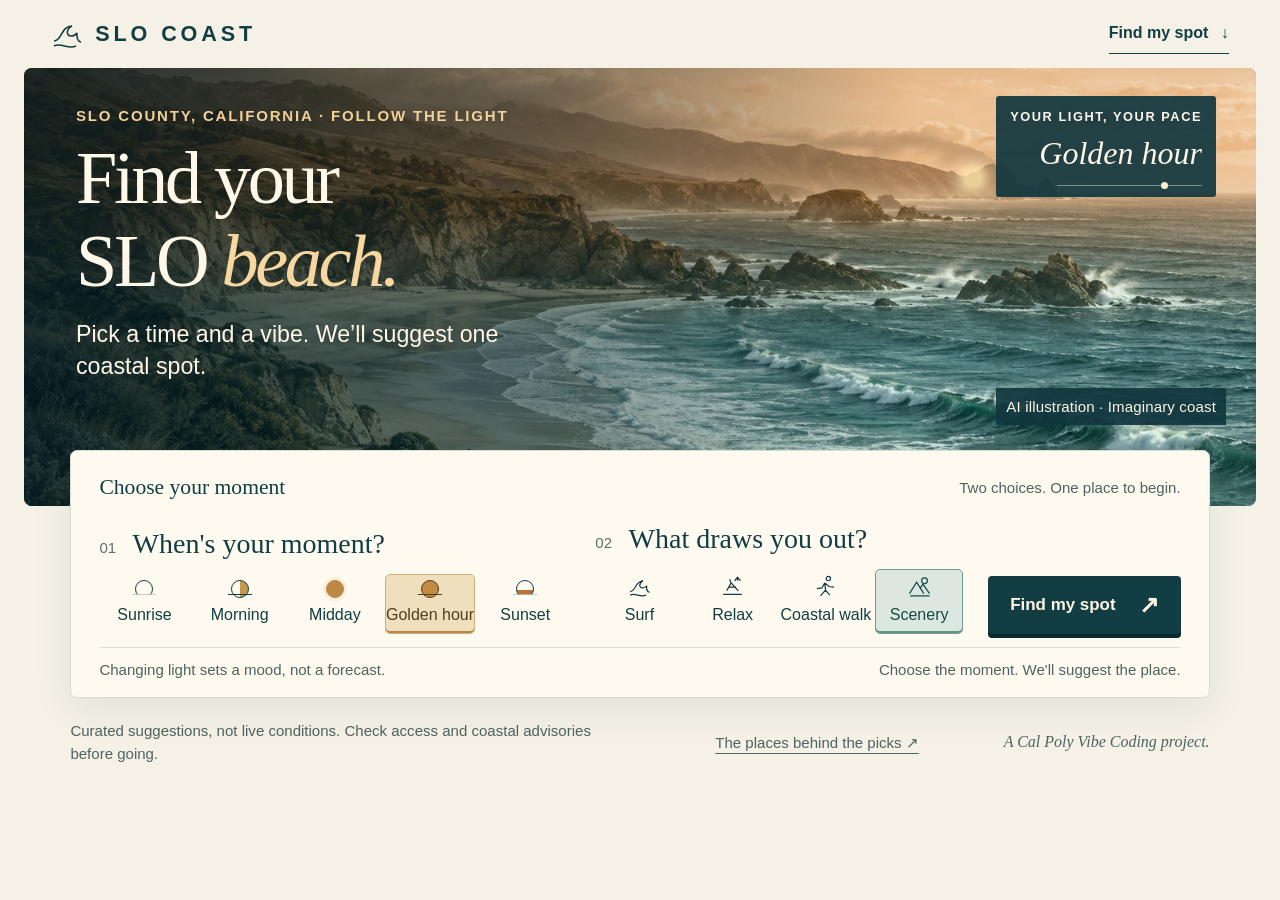
==== commit a4fd0ed6: "Polish coast demo for classroom use" ====
--- a/examples/coast/index.html
+++ b/examples/coast/index.html
@@ -8,7 +8,7 @@
 <symbol id="icon-walk" viewBox="0 0 32 32"><circle cx="20" cy="5" r="3"/><path d="m15 11-4 7-7 1m11-8 6 5 7 1m-13-6 1 10-7 8m7-8 6 7"/></symbol>
 <symbol id="icon-scenery" viewBox="0 0 32 32"><circle cx="23" cy="8" r="4"/><path d="M2 26 12 10l10 16M17 18l4-5 9 13M3 29h27"/></symbol>
 </defs></svg>
-<header class="masthead"><a class="brand" href="./" aria-label="SLO Coast home"><svg aria-hidden="true"><use href="#icon-surf"/></svg>SLO COAST</a><span>San Luis Obispo County, California</span><a class="example-link" href="../../">A CPVC example ↗</a></header>
+<header class="masthead"><a class="brand" href="./" aria-label="SLO Coast home"><svg aria-hidden="true"><use href="#icon-surf"/></svg>SLO COAST</a><a class="header-action" href="#picker">Find my spot <span aria-hidden="true">↓</span></a></header>
 <main>
 <section class="experience" aria-labelledby="headline">
 <div class="scene" role="img" aria-label="Generated imaginary coastline. Changing light is an artistic mood, not real conditions.">
@@ -16,12 +16,12 @@
 <div class="sky-tone"></div><div class="water-tone"></div><div class="night-tone"></div><div class="sun"></div><div class="reading-shade"></div>
 <svg class="shore-response" viewBox="0 0 1500 180" preserveAspectRatio="none" aria-hidden="true"><path d="M-100 120Q200 25 510 105T1600 50M-100 148Q200 53 510 133T1600 78"/></svg>
 </div>
-<div class="hero-copy"><p class="eyebrow">Follow the light. Find your coast.</p><h1 id="headline">Find your<br>SLO <em>beach.</em></h1><p class="intro">Pick a time. Pick a vibe.<br>Find your spot.</p><span class="location-note"><span aria-hidden="true">↗</span> A small escape, somewhere along the SLO coast.</span></div>
+<div class="hero-copy"><p class="eyebrow">SLO County, California · Follow the light</p><h1 id="headline"><span>Find your</span><span>SLO <em>beach.</em></span></h1><p class="intro">Pick a time and a vibe. We’ll suggest one coastal spot.</p></div>
 <div class="light-label"><span class="eyebrow">Your light, your pace</span><span id="mood-label">Golden hour</span><span class="light-track" aria-hidden="true"><i></i></span></div>
 <p class="image-caption">AI illustration · Imaginary coast</p>
 </section>
 <section class="finder" id="picker" aria-label="Choose your time and coastal vibe">
-<div class="finder-top"><span class="eyebrow">Make it your kind of coast</span><span class="step-hint">Two choices. One place to begin.</span></div>
+<div class="finder-top"><span>Choose your moment</span><span class="step-hint">Two choices. One place to begin.</span></div>
 <form id="coast-form">
 <fieldset id="time-group"><legend><span>01</span> When's your moment?</legend><div class="time-options">
 <label class="choice"><input id="time-sunrise" type="radio" name="time" value="sunrise"><span><i class="time-icon dawn" aria-hidden="true"></i>Sunrise</span></label>
@@ -49,5 +49,5 @@
 </div>
 <noscript><p class="no-script">Turn on JavaScript for matching. You can still read <a href="SOURCES.md">the places and their official sources</a>.</p></noscript>
 </main>
-<footer><p>Curated suggestions, not live conditions. Check access and coastal advisories before going.</p><a href="SOURCES.md">The places behind the picks ↗</a><span>Made for a moment outside.</span></footer>
+<footer><p>Curated suggestions, not live conditions. Check access and coastal advisories before going.</p><a href="SOURCES.md">The places behind the picks ↗</a><span>A Cal Poly Vibe Coding project.</span></footer>
 </body></html>
--- a/examples/coast/style.css
+++ b/examples/coast/style.css
@@ -1,14 +1,14 @@
 :root{--ink:#123e43;--paper:#f5f1e7;--muted:#4d6461;--accent:#ad4725;--sky:#eeac68;--water:#51897d;--night:.05;--sun-x:77%;--sun-y:25%;--sun-color:#ffe7af;--light-position:72%}
-*{box-sizing:border-box}html{scroll-behavior:smooth}body{margin:0;color:var(--ink);background:var(--paper);font:16px/1.5 Arial,Helvetica,sans-serif}button,input{font:inherit}a{color:inherit;text-underline-offset:5px}a:focus-visible,button:focus-visible,h2:focus-visible{outline:3px solid #b14e2c;outline-offset:5px}.symbol-library{position:absolute;width:0;height:0;overflow:hidden}.masthead{height:78px;max-width:1540px;margin:auto;padding:0 4%;display:flex;align-items:center;justify-content:space-between;gap:20px}.brand{display:flex;align-items:center;gap:12px;font-size:22px;font-weight:800;letter-spacing:.18em;text-decoration:none}.brand svg{width:34px;height:34px;fill:none;stroke:currentColor;stroke-width:1.6}.masthead>span,.example-link{font-size:12px}.masthead>span{letter-spacing:.05em}
-main{max-width:1540px;margin:auto}.experience{height:520px;position:relative;margin:0 24px;overflow:hidden;border-radius:8px}.scene,.coast-image,.ocean,.sky-tone,.water-tone,.night-tone,.reading-shade{position:absolute;inset:0;width:100%;height:100%;pointer-events:none}.scene{background:#286268}.coast-image{object-fit:cover;object-position:center 47%}.coast-image[hidden],.pick-art img[hidden]{display:none}.ocean{background:linear-gradient(#b6c9cb 0%,#e2ca9a 38%,#357e87 39%,#104c58 75%,#d7bb8d 76%)}.sky-tone{background-color:var(--sky);mix-blend-mode:color;opacity:.65;mask-image:linear-gradient(#000 0%,#000 28%,transparent 65%);transition:background-color .8s}.water-tone{background-color:var(--water);mix-blend-mode:color;opacity:.48;mask-image:linear-gradient(transparent 25%,#000 55%);transition:background-color .8s}.night-tone{background:#061c36;opacity:var(--night);transition:opacity .8s}.reading-shade{background:linear-gradient(90deg,rgba(4,25,31,.83),rgba(4,25,31,.47) 35%,rgba(4,25,31,0) 70%)}.sun{position:absolute;inset:0;transform:translate(var(--sun-x),var(--sun-y));transition:transform .85s;pointer-events:none;opacity:.9}.sun::before{content:"";display:block;width:70px;height:70px;border-radius:50%;background:radial-gradient(circle,var(--sun-color) 0 30%,#ffe9bd70 48%,transparent 72%);transform:translate(-50%,-50%)}.hero-copy{position:relative;color:#fff8e8;padding:55px 52px;width:600px;z-index:2}.eyebrow{text-transform:uppercase;letter-spacing:.15em;font-size:10px;font-weight:700}.hero-copy .eyebrow{color:#f1d09a;margin:0 0 21px}h1{font:400 clamp(65px,6.7vw,94px)/.96 Georgia,'Times New Roman',serif;letter-spacing:-.055em;margin:0 0 24px}h1 em{font-weight:400;color:#f6d79f}.intro{font-size:18px;line-height:1.6;margin:0}.location-note{display:flex;gap:14px;align-items:center;font-size:11px;margin-top:23px;color:#f1e2c4}.location-note>span{font-size:20px}.light-label{position:absolute;right:40px;top:30px;color:#fff8e8;text-align:right;display:grid;gap:8px;text-shadow:0 1px 8px #102c34;z-index:3}.light-label .eyebrow{font-size:9px}.light-label #mood-label{font:italic 29px Georgia,serif}.light-track{height:1px;background:#ffffff65;width:145px;margin:5px 0 0 auto;position:relative}.light-track i{position:absolute;left:var(--light-position);width:7px;height:7px;border-radius:50%;background:#fff1ca;top:-3px;transition:left .8s}.image-caption{position:absolute;right:30px;bottom:88px;background:#10353ee8;color:#fff4df;padding:5px 9px;font-size:10px;letter-spacing:.03em;z-index:3}.shore-response{position:absolute;bottom:10%;right:-5%;width:85%;height:26%;fill:none;stroke:#fff9e4;stroke-width:2;opacity:0;pointer-events:none}.wave-response .shore-response{animation:shore 900ms ease-out}.wave-response .coast-image{animation:breathe 900ms ease-out}
-.finder{position:relative;margin:-66px 5.5% 0;padding:25px 30px 19px;background:#fffaf0;z-index:5;border-radius:7px;box-shadow:0 12px 40px #102f3514;border:1px solid #d9ddcd}.finder-top{display:flex;align-items:center;justify-content:space-between;margin-bottom:21px;gap:20px}.finder-top .eyebrow{margin:0}.step-hint{font-size:11px;color:var(--muted)}form{display:grid;grid-template-columns:1.28fr 1fr auto;align-items:end;gap:25px}fieldset{border:0;margin:0;padding:0;min-width:0}legend{font-family:Georgia,serif;font-size:19px;margin-bottom:13px;padding:0}legend>span{font-family:Arial,sans-serif;font-size:9px;color:#667c70;margin-right:10px}.time-options{display:flex;gap:5px}.choice,.vibe-choice{position:relative;cursor:pointer;min-width:0;flex:1}.choice input,.vibe-choice input{position:absolute;opacity:0;width:1px;height:1px;left:50%;bottom:0}.choice>span{display:flex;align-items:center;justify-content:center;gap:6px;flex-direction:column;white-space:nowrap;min-height:62px;border:1px solid transparent;border-radius:5px;font-size:12px;padding:7px 6px;transition:background-color .2s,transform .2s,border-color .2s}.choice:hover>span,.vibe-choice:hover>span{background:#ebeede;transform:translateY(-2px)}.choice input:checked+span{background:#f0dfbc;border-color:#ceae78;color:#513b22;box-shadow:inset 0 -2px #ba884e}.choice input:focus-visible+span,.vibe-choice input:focus-visible+span{outline:3px solid #b14e2c;outline-offset:3px}.time-icon{width:17px;height:17px;border:1.5px solid currentColor;border-radius:50%;display:block;position:relative}.time-icon::after{content:"";position:absolute;height:1px;background:currentColor;left:-4px;right:-4px;bottom:2px}.morning{background:linear-gradient(90deg,transparent 50%,#c69851 50%)}.noon{background:#bd8744;border-color:#bd8744;box-shadow:0 0 0 3px #bd874419}.noon::after{display:none}.golden{background:#c28b42}.dawn,.dusk{clip-path:polygon(-30% 0,130% 0,130% 80%,-30% 80%)}.dusk{background:linear-gradient(0deg,#bb7434 45%,transparent 45%)}.vibe-options{display:flex;gap:5px}.vibe-choice>span{display:flex;align-items:center;justify-content:center;flex-direction:column;gap:6px;min-height:62px;padding:6px 5px;font-size:11px;white-space:nowrap;border:1px solid transparent;border-radius:5px;transition:background-color .2s,transform .2s}.vibe-choice svg{width:22px;height:22px;stroke:currentColor;stroke-width:1.7;fill:none}.vibe-choice input:checked+span{background:#dbe7df;border-color:#729d8e;color:#154c47;box-shadow:inset 0 -2px #5f9584}.find-button{border:0;border-radius:4px;color:#fff8e7;background:var(--ink);height:62px;padding:0 24px;min-width:170px;display:flex;align-items:center;justify-content:space-between;gap:23px;cursor:pointer;font-size:14px;box-shadow:0 4px 0 #082a2e;transition:transform .2s,background-color .2s}.find-button:hover{background:#1d5c60;transform:translateY(-2px)}.find-button:active{transform:translateY(2px);box-shadow:none}.find-button>span{font-size:25px}.finder-bottom{display:flex;justify-content:space-between;gap:20px;align-items:baseline;border-top:1px solid #dce0d1;margin-top:19px;padding-top:12px}.finder-bottom p{margin:0;font-size:11px;color:var(--muted)}#status{text-align:right;max-width:55%}
-.result-stage{position:relative;overflow:hidden;margin:0 5.5%;border-radius:0 0 8px 8px}.result{display:grid;grid-template-columns:30% 1fr;gap:35px;padding:34px 0 25px}.result[hidden]{display:none}.pick-art{position:relative;overflow:hidden;min-height:310px;background:linear-gradient(#78a4a4,#164951);border-radius:4px}.pick-art img{width:100%;height:100%;position:absolute;object-fit:cover;object-position:45% center}.pick-art span{position:absolute;left:16px;bottom:16px;background:#133e45e8;color:#fff5df;padding:6px 9px;font-size:10px;letter-spacing:.08em;text-transform:uppercase}.pick-copy .eyebrow{color:#8a512e;font-size:10px;margin:3px 0 10px}.pick-copy h2{font:400 42px/1.06 Georgia,serif;letter-spacing:-.035em;margin:0 0 16px}.pick-copy>p{font-size:14px;max-width:750px;margin:12px 0}.pick-copy .fact{font-size:12px;color:var(--muted)}.pick-copy .note{font-size:12px;border-left:2px solid #b8854b;padding-left:13px}.result-links{display:flex;gap:20px;flex-wrap:wrap;font-size:11px;margin:20px 0}.reset-button{display:flex;gap:10px;align-items:center;background:transparent;border:1px solid #9aac9e;color:var(--ink);padding:11px 15px;border-radius:4px;font-size:12px;cursor:pointer}.reset-button svg{width:22px;height:22px;fill:none;stroke:currentColor;stroke-width:1.7}.reset-button>span{margin-left:15px;font-size:18px}.reset-button:hover{background:#dce8df}.revealing .pick-art{animation:reveal-art .7s cubic-bezier(.2,.7,.2,1)}.revealing .pick-copy{animation:reveal-copy .65s cubic-bezier(.2,.7,.2,1)}#wave-wipe{position:absolute;inset:-10% -15% -5%;pointer-events:none;z-index:10;transform:translateY(115%);opacity:0}#wave-wipe svg{width:100%;height:100%;fill:#1d626a}.wave-back{fill:#78aaa2}.is-resetting #wave-wipe{animation:reset-wave .9s cubic-bezier(.45,0,.25,1)}footer{max-width:1380px;display:flex;align-items:center;justify-content:space-between;gap:25px;margin:25px auto 0;padding:0 5.5% 25px;font-size:11px;color:var(--muted)}footer p{max-width:500px;margin:0}footer>span{font:italic 14px Georgia,serif;white-space:nowrap}.no-script{margin:20px 6%}
-body[data-time=sunrise]{--sky:#dcb2df;--water:#5485ac;--night:.22;--sun-x:49%;--sun-y:37%;--sun-color:#ffd8b8;--light-position:5%}body[data-time=morning]{--sky:#abd6e8;--water:#5595ab;--night:.04;--sun-x:62%;--sun-y:17%;--sun-color:#fff6cd;--light-position:27%}body[data-time=midday]{--sky:#5cbbef;--water:#1598b4;--night:0;--sun-x:70%;--sun-y:10%;--sun-color:#fffde9;--light-position:50%}body[data-time=sunset]{--sky:#ed806b;--water:#554f87;--night:.34;--sun-x:85%;--sun-y:41%;--sun-color:#ffb569;--light-position:96%}
+*{box-sizing:border-box}html{scroll-behavior:smooth}body{margin:0;color:var(--ink);background:var(--paper);font:1rem/1.55 Arial,Helvetica,sans-serif}button,input{font:inherit}a{color:inherit;text-underline-offset:5px}a:focus-visible,button:focus-visible,h2:focus-visible{outline:3px solid #b14e2c;outline-offset:5px}.symbol-library{position:absolute;width:0;height:0;overflow:hidden}.masthead{height:68px;max-width:1540px;margin:auto;padding:0 4%;display:flex;align-items:center;justify-content:space-between;gap:20px}.brand{display:flex;align-items:center;gap:12px;font-size:1.35rem;font-weight:800;letter-spacing:.18em;text-decoration:none}.brand svg{width:32px;height:32px;fill:none;stroke:currentColor;stroke-width:1.6}.header-action{font-size:1rem;font-weight:700;text-decoration:none;border-bottom:1px solid;padding:7px 0}.header-action span{padding-left:8px}
+main{max-width:1540px;margin:auto}.experience{height:438px;position:relative;margin:0 24px;overflow:hidden;border-radius:8px}.scene,.coast-image,.ocean,.sky-tone,.water-tone,.night-tone,.reading-shade{position:absolute;inset:0;width:100%;height:100%;pointer-events:none}.scene{background:#286268}.coast-image{object-fit:cover;object-position:center 47%}.coast-image[hidden],.pick-art img[hidden]{display:none}.ocean{background:linear-gradient(#b6c9cb 0%,#e2ca9a 38%,#357e87 39%,#104c58 75%,#d7bb8d 76%)}.sky-tone{background-color:var(--sky);mix-blend-mode:color;opacity:.65;mask-image:linear-gradient(#000 0%,#000 28%,transparent 65%);transition:background-color .8s}.water-tone{background-color:var(--water);mix-blend-mode:color;opacity:.48;mask-image:linear-gradient(transparent 25%,#000 55%);transition:background-color .8s}.night-tone{background:#061c36;opacity:var(--night);transition:opacity .8s}.reading-shade{background:linear-gradient(90deg,rgba(4,25,31,.84),rgba(4,25,31,.45) 42%,rgba(4,25,31,0) 72%)}.sun{position:absolute;left:var(--sun-x);top:var(--sun-y);width:56px;height:56px;transform:translate(-50%,-50%);transition:left .85s,top .85s;pointer-events:none;opacity:.75}.sun::before{content:"";display:block;width:100%;height:100%;border-radius:50%;background:radial-gradient(circle,var(--sun-color) 0 20%,#ffe9bd55 45%,transparent 72%)}.hero-copy{position:relative;color:#fff8e8;padding:36px 52px;width:650px;z-index:2}.eyebrow{text-transform:uppercase;letter-spacing:.12em;font-size:.94rem;font-weight:700}.hero-copy .eyebrow{color:#f1d09a;margin:0 0 13px}.hero-copy h1{font:400 clamp(4.2rem,5.8vw,5.4rem)/1.04 Georgia,'Times New Roman',serif;letter-spacing:-.045em;margin:0 0 17px}.hero-copy h1>span{display:block}.hero-copy h1>span+span{margin-top:.08em}.hero-copy h1 em{font-weight:400;color:#f6d79f}.intro{font-size:1.45rem;line-height:1.4;max-width:30rem;margin:0}.light-label{position:absolute;right:40px;top:28px;color:#fff8e8;text-align:right;display:grid;gap:8px;text-shadow:0 1px 8px #102c34;z-index:3}.light-label .eyebrow{font-size:.8rem}.light-label #mood-label{font:italic 2rem Georgia,serif}.light-track{height:1px;background:#ffffff65;width:145px;margin:5px 0 0 auto;position:relative}.light-track i{position:absolute;left:var(--light-position);width:7px;height:7px;border-radius:50%;background:#fff1ca;top:-3px;transition:left .8s}.image-caption{position:absolute;right:30px;bottom:66px;background:#10353ee8;color:#fff4df;padding:7px 10px;font-size:.94rem;letter-spacing:.01em;z-index:3}.shore-response{position:absolute;bottom:10%;right:-5%;width:85%;height:26%;fill:none;stroke:#fff9e4;stroke-width:2;opacity:0;pointer-events:none}.wave-response .shore-response{animation:shore 900ms ease-out}.wave-response .coast-image{animation:breathe 900ms ease-out}
+.finder{position:relative;margin:-56px 5.5% 0;padding:20px 28px 16px;background:#fffaf0;z-index:5;border-radius:7px;box-shadow:0 12px 40px #102f3514;border:1px solid #d9ddcd;scroll-margin-top:16px}.finder-top{display:flex;align-items:center;justify-content:space-between;margin-bottom:13px;gap:20px}.finder-top>span:first-child{font-family:Georgia,serif;font-size:1.35rem}.step-hint{font-size:.94rem;color:var(--muted)}form{display:grid;grid-template-columns:1.28fr 1fr auto;align-items:end;gap:25px}fieldset{border:0;margin:0;padding:0;min-width:0}legend{font-family:Georgia,serif;font-size:1.75rem;margin-bottom:8px;padding:0}legend>span{font-family:Arial,sans-serif;font-size:.94rem;color:#5b716c;margin-right:10px}.time-options{display:flex;gap:5px}.choice,.vibe-choice{position:relative;cursor:pointer;min-width:0;flex:1}.choice input,.vibe-choice input{position:absolute;opacity:0;width:1px;height:1px;left:50%;bottom:0}.choice>span{display:flex;align-items:center;justify-content:center;gap:5px;flex-direction:column;white-space:nowrap;min-height:58px;border:1px solid transparent;border-radius:5px;font-size:1rem;padding:5px;transition:background-color .2s,transform .2s,border-color .2s}.choice:hover>span,.vibe-choice:hover>span{background:#ebeede;transform:translateY(-2px)}.choice input:checked+span{background:#f0dfbc;border-color:#ceae78;color:#513b22;box-shadow:inset 0 -2px #ba884e}.choice input:focus-visible+span,.vibe-choice input:focus-visible+span{outline:3px solid #b14e2c;outline-offset:3px}.time-icon{width:18px;height:18px;border:1.5px solid currentColor;border-radius:50%;display:block;position:relative}.time-icon::after{content:"";position:absolute;height:1px;background:currentColor;left:-4px;right:-4px;bottom:2px}.morning{background:linear-gradient(90deg,transparent 50%,#c69851 50%)}.noon{background:#bd8744;border-color:#bd8744;box-shadow:0 0 0 3px #bd874419}.noon::after{display:none}.golden{background:#c28b42}.dawn,.dusk{clip-path:polygon(-30% 0,130% 0,130% 80%,-30% 80%)}.dusk{background:linear-gradient(0deg,#bb7434 45%,transparent 45%)}.vibe-options{display:flex;gap:5px}.vibe-choice>span{display:flex;align-items:center;justify-content:center;flex-direction:column;gap:5px;min-height:58px;padding:5px;font-size:1rem;white-space:nowrap;border:1px solid transparent;border-radius:5px;transition:background-color .2s,transform .2s}.vibe-choice svg{width:23px;height:23px;stroke:currentColor;stroke-width:1.7;fill:none}.vibe-choice input:checked+span{background:#dbe7df;border-color:#729d8e;color:#154c47;box-shadow:inset 0 -2px #5f9584}.find-button{border:0;border-radius:4px;color:#fff8e7;background:var(--ink);height:58px;padding:0 22px;min-width:170px;display:flex;align-items:center;justify-content:space-between;gap:23px;cursor:pointer;font-size:1.06rem;font-weight:700;box-shadow:0 4px 0 #082a2e;transition:transform .2s,background-color .2s}.find-button:hover{background:#1d5c60;transform:translateY(-2px)}.find-button:active{transform:translateY(2px);box-shadow:none}.find-button>span{font-size:1.5rem}.finder-bottom{display:flex;justify-content:space-between;gap:20px;align-items:baseline;border-top:1px solid #dce0d1;margin-top:13px;padding-top:10px}.finder-bottom p{margin:0;font-size:.94rem;color:var(--muted)}#status{text-align:right;max-width:55%}
+.result-stage{position:relative;overflow:hidden;margin:0 5.5%;border-radius:0 0 8px 8px}.result{display:grid;grid-template-columns:30% 1fr;gap:35px;padding:34px 0 25px}.result[hidden]{display:none}.pick-art{position:relative;overflow:hidden;min-height:310px;background:linear-gradient(#78a4a4,#164951);border-radius:4px}.pick-art img{width:100%;height:100%;position:absolute;object-fit:cover;object-position:45% center}.pick-art span{position:absolute;left:16px;bottom:16px;background:#133e45e8;color:#fff5df;padding:7px 10px;font-size:.94rem;letter-spacing:.03em}.pick-copy .eyebrow{color:#8a512e;font-size:.94rem;margin:3px 0 10px}.pick-copy h2{font:400 2.5rem/1.1 Georgia,serif;letter-spacing:-.025em;margin:0 0 16px}.pick-copy>p{font-size:1.125rem;max-width:750px;margin:12px 0}.pick-copy .fact{font-size:1rem;color:var(--muted)}.pick-copy .note{font-size:1rem;border-left:2px solid #b8854b;padding-left:13px}.result-links{display:flex;gap:20px;flex-wrap:wrap;font-size:1rem;margin:20px 0}.reset-button{display:flex;gap:10px;align-items:center;background:transparent;border:1px solid #9aac9e;color:var(--ink);padding:11px 15px;border-radius:4px;font-size:1rem;cursor:pointer}.reset-button svg{width:22px;height:22px;fill:none;stroke:currentColor;stroke-width:1.7}.reset-button>span{margin-left:15px;font-size:1.125rem}.reset-button:hover{background:#dce8df}.revealing .pick-art{animation:reveal-art .7s cubic-bezier(.2,.7,.2,1)}.revealing .pick-copy{animation:reveal-copy .65s cubic-bezier(.2,.7,.2,1)}#wave-wipe{position:absolute;inset:-10% -15% -5%;pointer-events:none;z-index:10;transform:translateY(115%);opacity:0}#wave-wipe svg{width:100%;height:100%;fill:#1d626a}.wave-back{fill:#78aaa2}.is-resetting #wave-wipe{animation:reset-wave .9s cubic-bezier(.45,0,.25,1)}footer{max-width:1380px;display:flex;align-items:center;justify-content:space-between;gap:25px;margin:21px auto 0;padding:0 5.5% 25px;font-size:.94rem;color:var(--muted)}footer p{max-width:560px;margin:0}footer>span{font:italic 1rem Georgia,serif;white-space:nowrap}.no-script{margin:20px 6%}
+body[data-time=sunrise]{--sky:#dcb2df;--water:#5485ac;--night:.22;--sun-x:49%;--sun-y:27%;--sun-color:#ffd8b8;--light-position:5%}body[data-time=morning]{--sky:#abd6e8;--water:#5595ab;--night:.04;--sun-x:62%;--sun-y:15%;--sun-color:#fff6cd;--light-position:27%}body[data-time=midday]{--sky:#5cbbef;--water:#1598b4;--night:0;--sun-x:70%;--sun-y:9%;--sun-color:#fffde9;--light-position:50%}body[data-time=sunset]{--sky:#ed806b;--water:#554f87;--night:.34;--sun-x:85%;--sun-y:25%;--sun-color:#ffb569;--light-position:96%}
 @keyframes shore{0%{opacity:0;transform:translate(-30px,18px)}30%{opacity:.45}100%{opacity:0;transform:translate(10px,-14px)}}@keyframes breathe{0%{transform:scale(1.012)}100%{transform:scale(1)}}@keyframes reveal-art{from{opacity:0;transform:translateY(28px) scale(.97)}to{opacity:1;transform:none}}@keyframes reveal-copy{from{opacity:0;transform:translateY(20px)}to{opacity:1;transform:none}}@keyframes reset-wave{0%{transform:translate(-3%,115%);opacity:1}48%{transform:translate(2%,-3%);opacity:1}80%{transform:translate(4%,-115%);opacity:1}100%{transform:translate(4%,-120%);opacity:0}}
-@media(min-width:1600px){.experience{height:560px}.hero-copy{padding-top:65px}h1{font-size:100px}}
-@media(max-width:1100px){form{grid-template-columns:1.2fr 1fr;gap:20px}.find-button{grid-column:1/-1;height:51px;justify-content:center}.experience{height:480px}.hero-copy{padding:42px 35px;width:500px}h1{font-size:76px}.image-caption{bottom:82px}.finder{margin-top:-55px}.step-hint{display:none}.result{grid-template-columns:30% 1fr;gap:25px}}
-@media(max-width:760px){.masthead{height:66px}.masthead>span{display:none}.brand{font-size:18px}.brand svg{width:29px;height:29px}.experience{height:450px;margin:0 12px}.hero-copy{padding:37px 24px;width:430px}h1{font-size:70px}.intro{font-size:16px}.light-label{right:22px;top:22px}.light-label .eyebrow,.light-track{display:none}.light-label #mood-label{font-size:19px}.location-note{max-width:240px;font-size:10px}.reading-shade{background:linear-gradient(90deg,#061d2adb, #061d2a73 55%,#061d2a11)}.image-caption{font-size:9px;right:15px;bottom:67px}.finder{margin:-43px 5% 0;padding:20px}.finder-top{margin-bottom:17px}.finder-top .eyebrow{font-size:9px}form{grid-template-columns:1fr;gap:19px}.find-button{grid-column:auto}.choice>span{min-height:59px}.vibe-choice>span{min-height:60px}legend{font-size:18px;margin-bottom:9px}.finder-bottom{display:block;margin-top:16px;padding-top:10px}.finder-bottom p{font-size:10px}#status{text-align:left;max-width:none;margin-top:7px}.result-stage{margin:0 5%}.result{grid-template-columns:1fr;gap:20px}.pick-art{min-height:150px}.pick-art img{object-position:center 57%}.pick-copy h2{font-size:36px}.result-links{font-size:12px}.pick-copy>p{font-size:14px}.pick-copy .note,.pick-copy .fact{font-size:12px}footer{display:block;font-size:11px;padding:0 5% 22px}footer>a{display:inline-block;margin-top:13px}footer>span{display:none}}
-@media(max-width:440px){.experience{height:425px}.hero-copy{width:100%;padding-top:48px}h1{font-size:64px}.hero-copy .eyebrow{font-size:8px;max-width:200px;margin-bottom:17px}.light-label{top:16px;right:17px}.light-label #mood-label{font-size:17px}.intro{font-size:15px}.location-note{display:none}.coast-image{object-position:59% center}.finder{padding:18px 15px}.time-options{gap:2px}.choice>span{font-size:10px;padding:7px 3px}.vibe-choice>span{font-size:11px}.find-button{height:53px}.image-caption{bottom:61px}.pick-copy h2{font-size:34px}}
+@media(min-width:1600px){.experience{height:470px}.hero-copy{padding-top:44px}.hero-copy h1{font-size:5.8rem}}
+@media(max-width:1100px){form{grid-template-columns:1.2fr 1fr;gap:20px}.find-button{grid-column:1/-1;height:54px;justify-content:center}.experience{height:420px}.hero-copy{padding:34px 35px;width:540px}.hero-copy h1{font-size:4.6rem}.image-caption{bottom:68px}.finder{margin-top:-52px}.step-hint{display:none}.result{grid-template-columns:30% 1fr;gap:25px}}
+@media(max-width:760px){.masthead{height:62px}.header-action{font-size:1rem}.brand{font-size:1.1rem}.brand svg{width:29px;height:29px}.experience{height:420px;margin:0 12px}.hero-copy{padding:46px 24px 24px;width:100%}.hero-copy h1{font-size:4rem;line-height:1.04}.hero-copy .eyebrow{font-size:.8rem;max-width:17rem;margin-bottom:13px}.intro{font-size:1.125rem;max-width:19rem}.light-label{right:16px;top:14px}.light-label .eyebrow,.light-track{display:none}.light-label #mood-label{font-size:1.25rem}.reading-shade{background:linear-gradient(90deg,#061d2add,#061d2a80 62%,#061d2a22)}.image-caption{font-size:.94rem;right:15px;bottom:54px}.finder{margin:-38px 5% 0;padding:19px}.finder-top{margin-bottom:15px}.finder-top>span:first-child{font-size:1.3rem}form{grid-template-columns:1fr;gap:19px}.find-button{grid-column:auto}.choice>span,.vibe-choice>span{min-height:62px;font-size:1rem}legend{font-size:1.75rem;margin-bottom:8px}.finder-bottom{display:block;margin-top:16px;padding-top:10px}.finder-bottom p{font-size:1rem}#status{text-align:left;max-width:none;margin-top:7px}.result-stage{margin:0 5%}.result{grid-template-columns:1fr;gap:20px}.pick-art{min-height:180px}.pick-art img{object-position:center 57%}.pick-copy h2{font-size:2.25rem}.result-links,.pick-copy>p,.pick-copy .note,.pick-copy .fact{font-size:1rem}footer{display:block;font-size:1rem;padding:0 5% 22px}footer>a{display:inline-block;margin-top:13px}footer>span{display:block;margin-top:13px}}
+@media(max-width:440px){.experience{height:400px}.hero-copy{padding-top:48px}.hero-copy h1{font-size:3.55rem}.hero-copy .eyebrow{font-size:.75rem;max-width:14rem}.intro{font-size:1.0625rem}.coast-image{object-position:59% center}.finder{padding:18px 14px}.time-options{display:grid;grid-template-columns:repeat(3,1fr);gap:4px}.vibe-options{display:grid;grid-template-columns:repeat(2,1fr);gap:4px}.choice>span,.vibe-choice>span{font-size:1rem;padding:7px 3px}.find-button{height:55px}.image-caption{bottom:47px}.pick-copy h2{font-size:2.125rem}}
 @media(prefers-reduced-motion:reduce){html{scroll-behavior:auto}*,*::before,*::after{animation:none!important;transition:none!important}#wave-wipe{display:none}}
 
 .light-label{padding:11px 14px;background:#10353ee8;border-radius:3px;text-shadow:none}
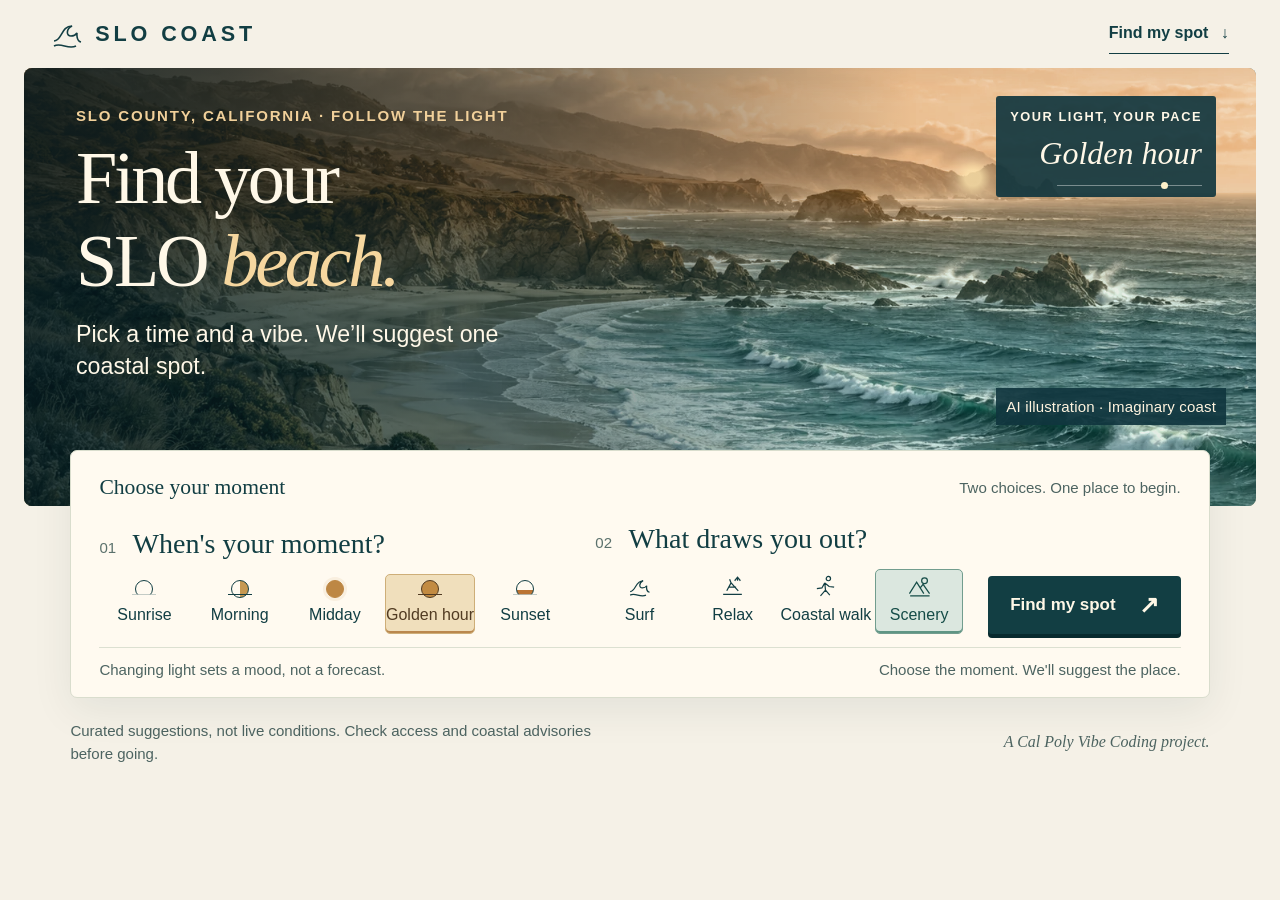
==== commit 5812d816: "Remove coast footer source index link" ====
--- a/examples/coast/index.html
+++ b/examples/coast/index.html
@@ -49,5 +49,5 @@
 </div>
 <noscript><p class="no-script">Turn on JavaScript for matching. You can still read <a href="SOURCES.md">the places and their official sources</a>.</p></noscript>
 </main>
-<footer><p>Curated suggestions, not live conditions. Check access and coastal advisories before going.</p><a href="SOURCES.md">The places behind the picks ↗</a><span>A Cal Poly Vibe Coding project.</span></footer>
+<footer><p>Curated suggestions, not live conditions. Check access and coastal advisories before going.</p><span>A Cal Poly Vibe Coding project.</span></footer>
 </body></html>
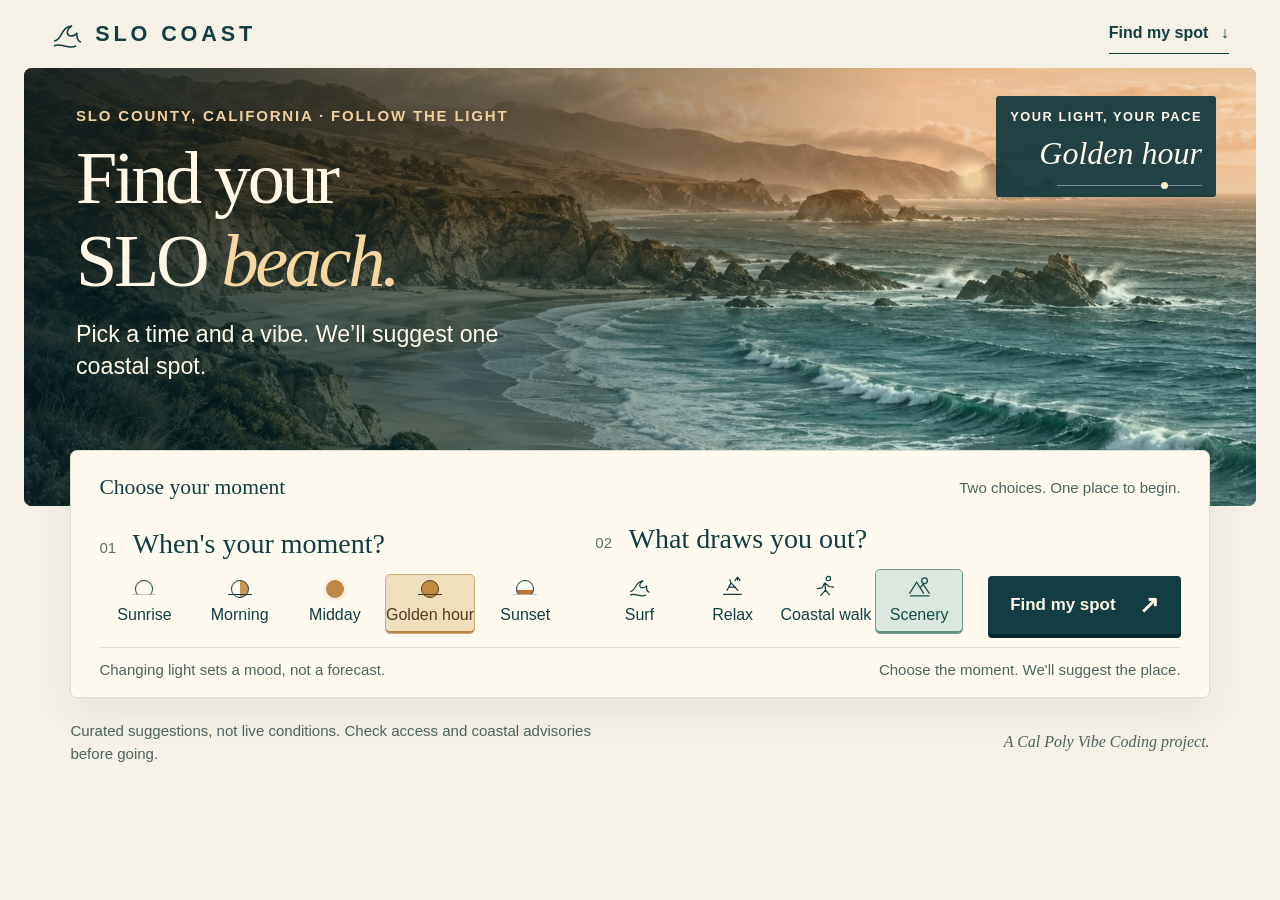
==== commit 6b7f0772: "Remove illustration badges from coast demo" ====
--- a/examples/coast/index.html
+++ b/examples/coast/index.html
@@ -18,7 +18,6 @@
 </div>
 <div class="hero-copy"><p class="eyebrow">SLO County, California · Follow the light</p><h1 id="headline"><span>Find your</span><span>SLO <em>beach.</em></span></h1><p class="intro">Pick a time and a vibe. We’ll suggest one coastal spot.</p></div>
 <div class="light-label"><span class="eyebrow">Your light, your pace</span><span id="mood-label">Golden hour</span><span class="light-track" aria-hidden="true"><i></i></span></div>
-<p class="image-caption">AI illustration · Imaginary coast</p>
 </section>
 <section class="finder" id="picker" aria-label="Choose your time and coastal vibe">
 <div class="finder-top"><span>Choose your moment</span><span class="step-hint">Two choices. One place to begin.</span></div>
@@ -42,7 +41,7 @@
 </section>
 <div class="result-stage">
 <article id="result" class="result" hidden aria-labelledby="spot-name">
-<div class="pick-art" aria-hidden="true"><img src="assets/coast-illustration.webp" alt="" width="1536" height="1024" loading="lazy" onerror="this.hidden=true"><span>Imaginary coast · illustration</span></div>
+<div class="pick-art" aria-hidden="true"><img src="assets/coast-illustration.webp" alt="" width="1536" height="1024" loading="lazy" onerror="this.hidden=true"></div>
 <div class="pick-copy"><p id="selection-label" class="eyebrow"></p><h2 id="spot-name" tabindex="-1"></h2><p id="spot-reason"></p><p id="spot-fact" class="fact"></p><p id="spot-note" class="note"></p><div class="result-links"><a id="spot-source" href="#">Place & access ↗</a><a href="https://www.weather.gov/beach/">Coastal advisories ↗</a></div><button type="button" id="change-pick" class="reset-button"><svg aria-hidden="true"><use href="#icon-surf"/></svg>Find another moment <span aria-hidden="true">↻</span></button></div>
 </article>
 <div id="wave-wipe" aria-hidden="true"><svg viewBox="0 0 1600 500" preserveAspectRatio="none"><path class="wave-back" d="M0 100Q200 0 430 90T880 80T1300 80T1600 70V500H0Z"/><path d="M0 140Q200 30 430 130T880 120T1300 120T1600 110V500H0Z"/></svg></div>
--- a/examples/coast/style.css
+++ b/examples/coast/style.css
@@ -1,14 +1,14 @@
 :root{--ink:#123e43;--paper:#f5f1e7;--muted:#4d6461;--accent:#ad4725;--sky:#eeac68;--water:#51897d;--night:.05;--sun-x:77%;--sun-y:25%;--sun-color:#ffe7af;--light-position:72%}
 *{box-sizing:border-box}html{scroll-behavior:smooth}body{margin:0;color:var(--ink);background:var(--paper);font:1rem/1.55 Arial,Helvetica,sans-serif}button,input{font:inherit}a{color:inherit;text-underline-offset:5px}a:focus-visible,button:focus-visible,h2:focus-visible{outline:3px solid #b14e2c;outline-offset:5px}.symbol-library{position:absolute;width:0;height:0;overflow:hidden}.masthead{height:68px;max-width:1540px;margin:auto;padding:0 4%;display:flex;align-items:center;justify-content:space-between;gap:20px}.brand{display:flex;align-items:center;gap:12px;font-size:1.35rem;font-weight:800;letter-spacing:.18em;text-decoration:none}.brand svg{width:32px;height:32px;fill:none;stroke:currentColor;stroke-width:1.6}.header-action{font-size:1rem;font-weight:700;text-decoration:none;border-bottom:1px solid;padding:7px 0}.header-action span{padding-left:8px}
-main{max-width:1540px;margin:auto}.experience{height:438px;position:relative;margin:0 24px;overflow:hidden;border-radius:8px}.scene,.coast-image,.ocean,.sky-tone,.water-tone,.night-tone,.reading-shade{position:absolute;inset:0;width:100%;height:100%;pointer-events:none}.scene{background:#286268}.coast-image{object-fit:cover;object-position:center 47%}.coast-image[hidden],.pick-art img[hidden]{display:none}.ocean{background:linear-gradient(#b6c9cb 0%,#e2ca9a 38%,#357e87 39%,#104c58 75%,#d7bb8d 76%)}.sky-tone{background-color:var(--sky);mix-blend-mode:color;opacity:.65;mask-image:linear-gradient(#000 0%,#000 28%,transparent 65%);transition:background-color .8s}.water-tone{background-color:var(--water);mix-blend-mode:color;opacity:.48;mask-image:linear-gradient(transparent 25%,#000 55%);transition:background-color .8s}.night-tone{background:#061c36;opacity:var(--night);transition:opacity .8s}.reading-shade{background:linear-gradient(90deg,rgba(4,25,31,.84),rgba(4,25,31,.45) 42%,rgba(4,25,31,0) 72%)}.sun{position:absolute;left:var(--sun-x);top:var(--sun-y);width:56px;height:56px;transform:translate(-50%,-50%);transition:left .85s,top .85s;pointer-events:none;opacity:.75}.sun::before{content:"";display:block;width:100%;height:100%;border-radius:50%;background:radial-gradient(circle,var(--sun-color) 0 20%,#ffe9bd55 45%,transparent 72%)}.hero-copy{position:relative;color:#fff8e8;padding:36px 52px;width:650px;z-index:2}.eyebrow{text-transform:uppercase;letter-spacing:.12em;font-size:.94rem;font-weight:700}.hero-copy .eyebrow{color:#f1d09a;margin:0 0 13px}.hero-copy h1{font:400 clamp(4.2rem,5.8vw,5.4rem)/1.04 Georgia,'Times New Roman',serif;letter-spacing:-.045em;margin:0 0 17px}.hero-copy h1>span{display:block}.hero-copy h1>span+span{margin-top:.08em}.hero-copy h1 em{font-weight:400;color:#f6d79f}.intro{font-size:1.45rem;line-height:1.4;max-width:30rem;margin:0}.light-label{position:absolute;right:40px;top:28px;color:#fff8e8;text-align:right;display:grid;gap:8px;text-shadow:0 1px 8px #102c34;z-index:3}.light-label .eyebrow{font-size:.8rem}.light-label #mood-label{font:italic 2rem Georgia,serif}.light-track{height:1px;background:#ffffff65;width:145px;margin:5px 0 0 auto;position:relative}.light-track i{position:absolute;left:var(--light-position);width:7px;height:7px;border-radius:50%;background:#fff1ca;top:-3px;transition:left .8s}.image-caption{position:absolute;right:30px;bottom:66px;background:#10353ee8;color:#fff4df;padding:7px 10px;font-size:.94rem;letter-spacing:.01em;z-index:3}.shore-response{position:absolute;bottom:10%;right:-5%;width:85%;height:26%;fill:none;stroke:#fff9e4;stroke-width:2;opacity:0;pointer-events:none}.wave-response .shore-response{animation:shore 900ms ease-out}.wave-response .coast-image{animation:breathe 900ms ease-out}
+main{max-width:1540px;margin:auto}.experience{height:438px;position:relative;margin:0 24px;overflow:hidden;border-radius:8px}.scene,.coast-image,.ocean,.sky-tone,.water-tone,.night-tone,.reading-shade{position:absolute;inset:0;width:100%;height:100%;pointer-events:none}.scene{background:#286268}.coast-image{object-fit:cover;object-position:center 47%}.coast-image[hidden],.pick-art img[hidden]{display:none}.ocean{background:linear-gradient(#b6c9cb 0%,#e2ca9a 38%,#357e87 39%,#104c58 75%,#d7bb8d 76%)}.sky-tone{background-color:var(--sky);mix-blend-mode:color;opacity:.65;mask-image:linear-gradient(#000 0%,#000 28%,transparent 65%);transition:background-color .8s}.water-tone{background-color:var(--water);mix-blend-mode:color;opacity:.48;mask-image:linear-gradient(transparent 25%,#000 55%);transition:background-color .8s}.night-tone{background:#061c36;opacity:var(--night);transition:opacity .8s}.reading-shade{background:linear-gradient(90deg,rgba(4,25,31,.84),rgba(4,25,31,.45) 42%,rgba(4,25,31,0) 72%)}.sun{position:absolute;left:var(--sun-x);top:var(--sun-y);width:56px;height:56px;transform:translate(-50%,-50%);transition:left .85s,top .85s;pointer-events:none;opacity:.75}.sun::before{content:"";display:block;width:100%;height:100%;border-radius:50%;background:radial-gradient(circle,var(--sun-color) 0 20%,#ffe9bd55 45%,transparent 72%)}.hero-copy{position:relative;color:#fff8e8;padding:36px 52px;width:650px;z-index:2}.eyebrow{text-transform:uppercase;letter-spacing:.12em;font-size:.94rem;font-weight:700}.hero-copy .eyebrow{color:#f1d09a;margin:0 0 13px}.hero-copy h1{font:400 clamp(4.2rem,5.8vw,5.4rem)/1.04 Georgia,'Times New Roman',serif;letter-spacing:-.045em;margin:0 0 17px}.hero-copy h1>span{display:block}.hero-copy h1>span+span{margin-top:.08em}.hero-copy h1 em{font-weight:400;color:#f6d79f}.intro{font-size:1.45rem;line-height:1.4;max-width:30rem;margin:0}.light-label{position:absolute;right:40px;top:28px;color:#fff8e8;text-align:right;display:grid;gap:8px;text-shadow:0 1px 8px #102c34;z-index:3}.light-label .eyebrow{font-size:.8rem}.light-label #mood-label{font:italic 2rem Georgia,serif}.light-track{height:1px;background:#ffffff65;width:145px;margin:5px 0 0 auto;position:relative}.light-track i{position:absolute;left:var(--light-position);width:7px;height:7px;border-radius:50%;background:#fff1ca;top:-3px;transition:left .8s}.shore-response{position:absolute;bottom:10%;right:-5%;width:85%;height:26%;fill:none;stroke:#fff9e4;stroke-width:2;opacity:0;pointer-events:none}.wave-response .shore-response{animation:shore 900ms ease-out}.wave-response .coast-image{animation:breathe 900ms ease-out}
 .finder{position:relative;margin:-56px 5.5% 0;padding:20px 28px 16px;background:#fffaf0;z-index:5;border-radius:7px;box-shadow:0 12px 40px #102f3514;border:1px solid #d9ddcd;scroll-margin-top:16px}.finder-top{display:flex;align-items:center;justify-content:space-between;margin-bottom:13px;gap:20px}.finder-top>span:first-child{font-family:Georgia,serif;font-size:1.35rem}.step-hint{font-size:.94rem;color:var(--muted)}form{display:grid;grid-template-columns:1.28fr 1fr auto;align-items:end;gap:25px}fieldset{border:0;margin:0;padding:0;min-width:0}legend{font-family:Georgia,serif;font-size:1.75rem;margin-bottom:8px;padding:0}legend>span{font-family:Arial,sans-serif;font-size:.94rem;color:#5b716c;margin-right:10px}.time-options{display:flex;gap:5px}.choice,.vibe-choice{position:relative;cursor:pointer;min-width:0;flex:1}.choice input,.vibe-choice input{position:absolute;opacity:0;width:1px;height:1px;left:50%;bottom:0}.choice>span{display:flex;align-items:center;justify-content:center;gap:5px;flex-direction:column;white-space:nowrap;min-height:58px;border:1px solid transparent;border-radius:5px;font-size:1rem;padding:5px;transition:background-color .2s,transform .2s,border-color .2s}.choice:hover>span,.vibe-choice:hover>span{background:#ebeede;transform:translateY(-2px)}.choice input:checked+span{background:#f0dfbc;border-color:#ceae78;color:#513b22;box-shadow:inset 0 -2px #ba884e}.choice input:focus-visible+span,.vibe-choice input:focus-visible+span{outline:3px solid #b14e2c;outline-offset:3px}.time-icon{width:18px;height:18px;border:1.5px solid currentColor;border-radius:50%;display:block;position:relative}.time-icon::after{content:"";position:absolute;height:1px;background:currentColor;left:-4px;right:-4px;bottom:2px}.morning{background:linear-gradient(90deg,transparent 50%,#c69851 50%)}.noon{background:#bd8744;border-color:#bd8744;box-shadow:0 0 0 3px #bd874419}.noon::after{display:none}.golden{background:#c28b42}.dawn,.dusk{clip-path:polygon(-30% 0,130% 0,130% 80%,-30% 80%)}.dusk{background:linear-gradient(0deg,#bb7434 45%,transparent 45%)}.vibe-options{display:flex;gap:5px}.vibe-choice>span{display:flex;align-items:center;justify-content:center;flex-direction:column;gap:5px;min-height:58px;padding:5px;font-size:1rem;white-space:nowrap;border:1px solid transparent;border-radius:5px;transition:background-color .2s,transform .2s}.vibe-choice svg{width:23px;height:23px;stroke:currentColor;stroke-width:1.7;fill:none}.vibe-choice input:checked+span{background:#dbe7df;border-color:#729d8e;color:#154c47;box-shadow:inset 0 -2px #5f9584}.find-button{border:0;border-radius:4px;color:#fff8e7;background:var(--ink);height:58px;padding:0 22px;min-width:170px;display:flex;align-items:center;justify-content:space-between;gap:23px;cursor:pointer;font-size:1.06rem;font-weight:700;box-shadow:0 4px 0 #082a2e;transition:transform .2s,background-color .2s}.find-button:hover{background:#1d5c60;transform:translateY(-2px)}.find-button:active{transform:translateY(2px);box-shadow:none}.find-button>span{font-size:1.5rem}.finder-bottom{display:flex;justify-content:space-between;gap:20px;align-items:baseline;border-top:1px solid #dce0d1;margin-top:13px;padding-top:10px}.finder-bottom p{margin:0;font-size:.94rem;color:var(--muted)}#status{text-align:right;max-width:55%}
-.result-stage{position:relative;overflow:hidden;margin:0 5.5%;border-radius:0 0 8px 8px}.result{display:grid;grid-template-columns:30% 1fr;gap:35px;padding:34px 0 25px}.result[hidden]{display:none}.pick-art{position:relative;overflow:hidden;min-height:310px;background:linear-gradient(#78a4a4,#164951);border-radius:4px}.pick-art img{width:100%;height:100%;position:absolute;object-fit:cover;object-position:45% center}.pick-art span{position:absolute;left:16px;bottom:16px;background:#133e45e8;color:#fff5df;padding:7px 10px;font-size:.94rem;letter-spacing:.03em}.pick-copy .eyebrow{color:#8a512e;font-size:.94rem;margin:3px 0 10px}.pick-copy h2{font:400 2.5rem/1.1 Georgia,serif;letter-spacing:-.025em;margin:0 0 16px}.pick-copy>p{font-size:1.125rem;max-width:750px;margin:12px 0}.pick-copy .fact{font-size:1rem;color:var(--muted)}.pick-copy .note{font-size:1rem;border-left:2px solid #b8854b;padding-left:13px}.result-links{display:flex;gap:20px;flex-wrap:wrap;font-size:1rem;margin:20px 0}.reset-button{display:flex;gap:10px;align-items:center;background:transparent;border:1px solid #9aac9e;color:var(--ink);padding:11px 15px;border-radius:4px;font-size:1rem;cursor:pointer}.reset-button svg{width:22px;height:22px;fill:none;stroke:currentColor;stroke-width:1.7}.reset-button>span{margin-left:15px;font-size:1.125rem}.reset-button:hover{background:#dce8df}.revealing .pick-art{animation:reveal-art .7s cubic-bezier(.2,.7,.2,1)}.revealing .pick-copy{animation:reveal-copy .65s cubic-bezier(.2,.7,.2,1)}#wave-wipe{position:absolute;inset:-10% -15% -5%;pointer-events:none;z-index:10;transform:translateY(115%);opacity:0}#wave-wipe svg{width:100%;height:100%;fill:#1d626a}.wave-back{fill:#78aaa2}.is-resetting #wave-wipe{animation:reset-wave .9s cubic-bezier(.45,0,.25,1)}footer{max-width:1380px;display:flex;align-items:center;justify-content:space-between;gap:25px;margin:21px auto 0;padding:0 5.5% 25px;font-size:.94rem;color:var(--muted)}footer p{max-width:560px;margin:0}footer>span{font:italic 1rem Georgia,serif;white-space:nowrap}.no-script{margin:20px 6%}
+.result-stage{position:relative;overflow:hidden;margin:0 5.5%;border-radius:0 0 8px 8px}.result{display:grid;grid-template-columns:30% 1fr;gap:35px;padding:34px 0 25px}.result[hidden]{display:none}.pick-art{position:relative;overflow:hidden;min-height:310px;background:linear-gradient(#78a4a4,#164951);border-radius:4px}.pick-art img{width:100%;height:100%;position:absolute;object-fit:cover;object-position:45% center}.pick-copy .eyebrow{color:#8a512e;font-size:.94rem;margin:3px 0 10px}.pick-copy h2{font:400 2.5rem/1.1 Georgia,serif;letter-spacing:-.025em;margin:0 0 16px}.pick-copy>p{font-size:1.125rem;max-width:750px;margin:12px 0}.pick-copy .fact{font-size:1rem;color:var(--muted)}.pick-copy .note{font-size:1rem;border-left:2px solid #b8854b;padding-left:13px}.result-links{display:flex;gap:20px;flex-wrap:wrap;font-size:1rem;margin:20px 0}.reset-button{display:flex;gap:10px;align-items:center;background:transparent;border:1px solid #9aac9e;color:var(--ink);padding:11px 15px;border-radius:4px;font-size:1rem;cursor:pointer}.reset-button svg{width:22px;height:22px;fill:none;stroke:currentColor;stroke-width:1.7}.reset-button>span{margin-left:15px;font-size:1.125rem}.reset-button:hover{background:#dce8df}.revealing .pick-art{animation:reveal-art .7s cubic-bezier(.2,.7,.2,1)}.revealing .pick-copy{animation:reveal-copy .65s cubic-bezier(.2,.7,.2,1)}#wave-wipe{position:absolute;inset:-10% -15% -5%;pointer-events:none;z-index:10;transform:translateY(115%);opacity:0}#wave-wipe svg{width:100%;height:100%;fill:#1d626a}.wave-back{fill:#78aaa2}.is-resetting #wave-wipe{animation:reset-wave .9s cubic-bezier(.45,0,.25,1)}footer{max-width:1380px;display:flex;align-items:center;justify-content:space-between;gap:25px;margin:21px auto 0;padding:0 5.5% 25px;font-size:.94rem;color:var(--muted)}footer p{max-width:560px;margin:0}footer>span{font:italic 1rem Georgia,serif;white-space:nowrap}.no-script{margin:20px 6%}
 body[data-time=sunrise]{--sky:#dcb2df;--water:#5485ac;--night:.22;--sun-x:49%;--sun-y:27%;--sun-color:#ffd8b8;--light-position:5%}body[data-time=morning]{--sky:#abd6e8;--water:#5595ab;--night:.04;--sun-x:62%;--sun-y:15%;--sun-color:#fff6cd;--light-position:27%}body[data-time=midday]{--sky:#5cbbef;--water:#1598b4;--night:0;--sun-x:70%;--sun-y:9%;--sun-color:#fffde9;--light-position:50%}body[data-time=sunset]{--sky:#ed806b;--water:#554f87;--night:.34;--sun-x:85%;--sun-y:25%;--sun-color:#ffb569;--light-position:96%}
 @keyframes shore{0%{opacity:0;transform:translate(-30px,18px)}30%{opacity:.45}100%{opacity:0;transform:translate(10px,-14px)}}@keyframes breathe{0%{transform:scale(1.012)}100%{transform:scale(1)}}@keyframes reveal-art{from{opacity:0;transform:translateY(28px) scale(.97)}to{opacity:1;transform:none}}@keyframes reveal-copy{from{opacity:0;transform:translateY(20px)}to{opacity:1;transform:none}}@keyframes reset-wave{0%{transform:translate(-3%,115%);opacity:1}48%{transform:translate(2%,-3%);opacity:1}80%{transform:translate(4%,-115%);opacity:1}100%{transform:translate(4%,-120%);opacity:0}}
 @media(min-width:1600px){.experience{height:470px}.hero-copy{padding-top:44px}.hero-copy h1{font-size:5.8rem}}
-@media(max-width:1100px){form{grid-template-columns:1.2fr 1fr;gap:20px}.find-button{grid-column:1/-1;height:54px;justify-content:center}.experience{height:420px}.hero-copy{padding:34px 35px;width:540px}.hero-copy h1{font-size:4.6rem}.image-caption{bottom:68px}.finder{margin-top:-52px}.step-hint{display:none}.result{grid-template-columns:30% 1fr;gap:25px}}
-@media(max-width:760px){.masthead{height:62px}.header-action{font-size:1rem}.brand{font-size:1.1rem}.brand svg{width:29px;height:29px}.experience{height:420px;margin:0 12px}.hero-copy{padding:46px 24px 24px;width:100%}.hero-copy h1{font-size:4rem;line-height:1.04}.hero-copy .eyebrow{font-size:.8rem;max-width:17rem;margin-bottom:13px}.intro{font-size:1.125rem;max-width:19rem}.light-label{right:16px;top:14px}.light-label .eyebrow,.light-track{display:none}.light-label #mood-label{font-size:1.25rem}.reading-shade{background:linear-gradient(90deg,#061d2add,#061d2a80 62%,#061d2a22)}.image-caption{font-size:.94rem;right:15px;bottom:54px}.finder{margin:-38px 5% 0;padding:19px}.finder-top{margin-bottom:15px}.finder-top>span:first-child{font-size:1.3rem}form{grid-template-columns:1fr;gap:19px}.find-button{grid-column:auto}.choice>span,.vibe-choice>span{min-height:62px;font-size:1rem}legend{font-size:1.75rem;margin-bottom:8px}.finder-bottom{display:block;margin-top:16px;padding-top:10px}.finder-bottom p{font-size:1rem}#status{text-align:left;max-width:none;margin-top:7px}.result-stage{margin:0 5%}.result{grid-template-columns:1fr;gap:20px}.pick-art{min-height:180px}.pick-art img{object-position:center 57%}.pick-copy h2{font-size:2.25rem}.result-links,.pick-copy>p,.pick-copy .note,.pick-copy .fact{font-size:1rem}footer{display:block;font-size:1rem;padding:0 5% 22px}footer>a{display:inline-block;margin-top:13px}footer>span{display:block;margin-top:13px}}
-@media(max-width:440px){.experience{height:400px}.hero-copy{padding-top:48px}.hero-copy h1{font-size:3.55rem}.hero-copy .eyebrow{font-size:.75rem;max-width:14rem}.intro{font-size:1.0625rem}.coast-image{object-position:59% center}.finder{padding:18px 14px}.time-options{display:grid;grid-template-columns:repeat(3,1fr);gap:4px}.vibe-options{display:grid;grid-template-columns:repeat(2,1fr);gap:4px}.choice>span,.vibe-choice>span{font-size:1rem;padding:7px 3px}.find-button{height:55px}.image-caption{bottom:47px}.pick-copy h2{font-size:2.125rem}}
+@media(max-width:1100px){form{grid-template-columns:1.2fr 1fr;gap:20px}.find-button{grid-column:1/-1;height:54px;justify-content:center}.experience{height:420px}.hero-copy{padding:34px 35px;width:540px}.hero-copy h1{font-size:4.6rem}.finder{margin-top:-52px}.step-hint{display:none}.result{grid-template-columns:30% 1fr;gap:25px}}
+@media(max-width:760px){.masthead{height:62px}.header-action{font-size:1rem}.brand{font-size:1.1rem}.brand svg{width:29px;height:29px}.experience{height:420px;margin:0 12px}.hero-copy{padding:46px 24px 24px;width:100%}.hero-copy h1{font-size:4rem;line-height:1.04}.hero-copy .eyebrow{font-size:.8rem;max-width:17rem;margin-bottom:13px}.intro{font-size:1.125rem;max-width:19rem}.light-label{right:16px;top:14px}.light-label .eyebrow,.light-track{display:none}.light-label #mood-label{font-size:1.25rem}.reading-shade{background:linear-gradient(90deg,#061d2add,#061d2a80 62%,#061d2a22)}.finder{margin:-38px 5% 0;padding:19px}.finder-top{margin-bottom:15px}.finder-top>span:first-child{font-size:1.3rem}form{grid-template-columns:1fr;gap:19px}.find-button{grid-column:auto}.choice>span,.vibe-choice>span{min-height:62px;font-size:1rem}legend{font-size:1.75rem;margin-bottom:8px}.finder-bottom{display:block;margin-top:16px;padding-top:10px}.finder-bottom p{font-size:1rem}#status{text-align:left;max-width:none;margin-top:7px}.result-stage{margin:0 5%}.result{grid-template-columns:1fr;gap:20px}.pick-art{min-height:180px}.pick-art img{object-position:center 57%}.pick-copy h2{font-size:2.25rem}.result-links,.pick-copy>p,.pick-copy .note,.pick-copy .fact{font-size:1rem}footer{display:block;font-size:1rem;padding:0 5% 22px}footer>a{display:inline-block;margin-top:13px}footer>span{display:block;margin-top:13px}}
+@media(max-width:440px){.experience{height:400px}.hero-copy{padding-top:48px}.hero-copy h1{font-size:3.55rem}.hero-copy .eyebrow{font-size:.75rem;max-width:14rem}.intro{font-size:1.0625rem}.coast-image{object-position:59% center}.finder{padding:18px 14px}.time-options{display:grid;grid-template-columns:repeat(3,1fr);gap:4px}.vibe-options{display:grid;grid-template-columns:repeat(2,1fr);gap:4px}.choice>span,.vibe-choice>span{font-size:1rem;padding:7px 3px}.find-button{height:55px}.pick-copy h2{font-size:2.125rem}}
 @media(prefers-reduced-motion:reduce){html{scroll-behavior:auto}*,*::before,*::after{animation:none!important;transition:none!important}#wave-wipe{display:none}}
 
 .light-label{padding:11px 14px;background:#10353ee8;border-radius:3px;text-shadow:none}
